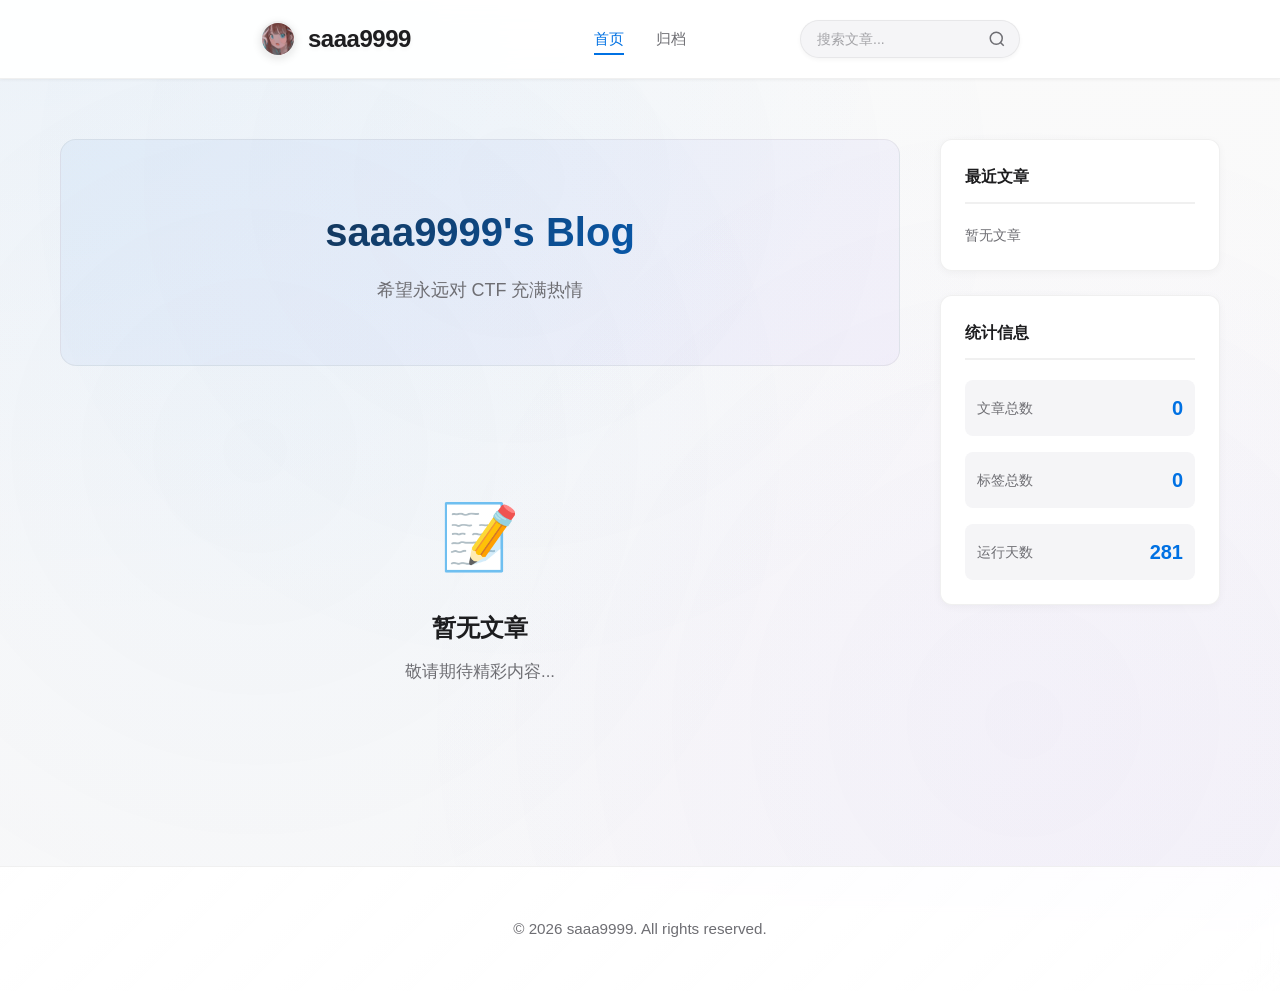
==== index.html @ d478a3e2 "优化布局：logo左边、导航居中、搜索右边，移除热门标签，缩小侧边栏" ====
<!DOCTYPE html>
<html lang="zh-CN">
<head>
    <meta charset="UTF-8">
    <meta name="viewport" content="width=device-width, initial-scale=1.0">
    <title>saaa9999's Blog</title>
    <link rel="stylesheet" href="style.css">
</head>
<body>
    <header>
        <div class="container">
            <div class="header-content">
                <div class="site-logo">
                    <img src="avatar.jpg" alt="saaa9999">
                    <span>saaa9999</span>
                </div>
                <nav class="main-nav">
                    <a href="index.html" class="nav-link active">首页</a>
                    <a href="archive.html" class="nav-link">归档</a>
                </nav>
                <div class="search-box">
                    <input type="text" id="search-input" placeholder="搜索文章...">
                    <svg class="search-icon" width="18" height="18" viewBox="0 0 24 24" fill="none" stroke="currentColor" stroke-width="2">
                        <circle cx="11" cy="11" r="8"></circle>
                        <path d="m21 21-4.35-4.35"></path>
                    </svg>
                </div>
            </div>
        </div>
    </header>

    <main class="container main-container">
        <div class="content-wrapper">
            <div class="main-content">
                <div class="hero-section">
                    <h1 class="hero-title">saaa9999's Blog</h1>
                    <p class="hero-subtitle">希望永远对 CTF 充满热情</p>
                </div>
                <div id="posts-container">
                    <!-- 文章列表将通过 JavaScript 动态加载 -->
                </div>
                <div id="pagination"></div>
            </div>
            <aside class="sidebar">
                <div class="widget recent-widget">
                    <h3 class="widget-title">最近文章</h3>
                    <div class="recent-posts" id="recent-posts">
                        <!-- 最近文章将通过 JavaScript 动态加载 -->
                    </div>
                </div>
                
                <div class="widget stats-widget">
                    <h3 class="widget-title">统计信息</h3>
                    <div class="stats-content">
                        <div class="stat-item">
                            <span class="stat-label">文章总数</span>
                            <span class="stat-value" id="total-posts">0</span>
                        </div>
                        <div class="stat-item">
                            <span class="stat-label">标签总数</span>
                            <span class="stat-value" id="total-tags">0</span>
                        </div>
                        <div class="stat-item">
                            <span class="stat-label">运行天数</span>
                            <span class="stat-value" id="running-days">0</span>
                        </div>
                    </div>
                </div>
            </aside>
        </div>
    </main>

    <footer>
        <div class="container">
            <p>&copy; 2026 saaa9999. All rights reserved.</p>
        </div>
    </footer>

    <script src="script.js"></script>
</body>
</html>
---- style.css ----
* {
    margin: 0;
    padding: 0;
    box-sizing: border-box;
}

:root {
    --bg-primary: #fafafa;
    --bg-secondary: #f5f5f7;
    --text-primary: #1d1d1f;
    --text-secondary: #6e6e73;
    --accent: #0071e3;
    --accent-hover: #0077ed;
    --card-bg: #ffffff;
    --border: rgba(0, 0, 0, 0.06);
    --shadow-sm: 0 2px 8px rgba(0, 0, 0, 0.04);
    --shadow-md: 0 4px 16px rgba(0, 0, 0, 0.08);
    --shadow-lg: 0 8px 32px rgba(0, 0, 0, 0.12);
}

body {
    font-family: -apple-system, BlinkMacSystemFont, 'Segoe UI', 'SF Pro Display', Roboto, Oxygen, Ubuntu, Cantarell, sans-serif;
    line-height: 1.6;
    color: var(--text-primary);
    background: var(--bg-primary);
    background-image: 
        linear-gradient(180deg, rgba(255, 255, 255, 0) 0%, rgba(245, 245, 247, 0.4) 100%),
        radial-gradient(ellipse at top left, rgba(0, 113, 227, 0.05) 0%, transparent 50%),
        radial-gradient(ellipse at bottom right, rgba(139, 92, 246, 0.05) 0%, transparent 50%);
    background-attachment: fixed;
    min-height: 100vh;
}

.container {
    max-width: 800px;
    margin: 0 auto;
    padding: 0 20px;
}

header {
    background: rgba(255, 255, 255, 0.95);
    backdrop-filter: blur(20px) saturate(180%);
    -webkit-backdrop-filter: blur(20px) saturate(180%);
    border-bottom: 1px solid var(--border);
    padding: 20px 0;
    margin-bottom: 60px;
    position: sticky;
    top: 0;
    z-index: 50;
    box-shadow: 0 1px 3px rgba(0, 0, 0, 0.05);
    transition: all 0.3s;
}

header::before {
    content: '';
    position: absolute;
    bottom: 0;
    left: 0;
    right: 0;
    height: 1px;
    background: linear-gradient(90deg, transparent, var(--accent), transparent);
    opacity: 0;
    transition: opacity 0.3s;
}

header:hover::before {
    opacity: 0.3;
}

.header-content {
    display: flex;
    align-items: center;
    justify-content: space-between;
}

.site-logo {
    display: flex;
    align-items: center;
    gap: 12px;
    font-size: 1.5rem;
    font-weight: 800;
    color: var(--text-primary);
    letter-spacing: -0.02em;
    transition: all 0.3s;
    cursor: pointer;
    position: relative;
    text-shadow: 0 2px 4px rgba(0, 0, 0, 0.05);
}

.site-logo img {
    width: 36px;
    height: 36px;
    border-radius: 50%;
    object-fit: cover;
    border: 2px solid var(--border);
    box-shadow: 0 2px 8px rgba(0, 0, 0, 0.1);
    transition: all 0.3s;
}

.site-logo:hover img {
    transform: scale(1.05);
    box-shadow: 0 4px 12px rgba(0, 0, 0, 0.15);
}

.site-logo:hover {
    transform: translateY(-1px);
    text-shadow: 0 4px 8px rgba(0, 0, 0, 0.1);
}

.header-main {
    text-align: right;
}

.header-main h1 {
    font-size: 1.5rem;
    margin-bottom: 4px;
    color: var(--text-primary);
    font-weight: 700;
    letter-spacing: -0.02em;
    line-height: 1.2;
}

.subtitle {
    color: var(--text-secondary);
    font-size: 0.875rem;
    font-weight: 400;
    letter-spacing: 0.01em;
    opacity: 0.8;
}

.post-card {
    background: var(--card-bg);
    border: 1px solid var(--border);
    border-radius: 16px;
    padding: 40px;
    margin-bottom: 28px;
    transition: all 0.4s cubic-bezier(0.4, 0, 0.2, 1);
    position: relative;
    overflow: hidden;
    box-shadow: var(--shadow-sm);
}

.post-card::before {
    content: '';
    position: absolute;
    top: 0;
    left: 0;
    right: 0;
    height: 3px;
    background: linear-gradient(90deg, var(--accent), #8b5cf6, var(--accent));
    opacity: 0;
    transition: opacity 0.4s;
}

.post-card::after {
    content: '';
    position: absolute;
    inset: 0;
    border-radius: 16px;
    padding: 1px;
    background: linear-gradient(135deg, rgba(0, 113, 227, 0.1), rgba(139, 92, 246, 0.1));
    -webkit-mask: linear-gradient(#fff 0 0) content-box, linear-gradient(#fff 0 0);
    -webkit-mask-composite: xor;
    mask-composite: exclude;
    opacity: 0;
    transition: opacity 0.4s;
}

.post-card:hover {
    transform: translateY(-6px);
    box-shadow: var(--shadow-lg);
}

.post-card:hover::before,
.post-card:hover::after {
    opacity: 1;
}

.post-card h2 {
    font-size: 1.875rem;
    margin-bottom: 14px;
    color: var(--text-primary);
    font-weight: 600;
    letter-spacing: -0.02em;
    line-height: 1.3;
}

.post-card h2 a {
    color: inherit;
    text-decoration: none;
    transition: color 0.2s;
}

.post-card h2 a:hover {
    color: var(--accent);
}

.post-meta {
    color: var(--text-secondary);
    font-size: 0.9rem;
    margin-bottom: 18px;
    display: flex;
    align-items: center;
    gap: 8px;
    font-weight: 500;
}

.post-meta::before {
    content: '';
    display: inline-block;
    width: 4px;
    height: 4px;
    background: var(--accent);
    border-radius: 50%;
}

.post-excerpt {
    color: var(--text-secondary);
    line-height: 1.75;
    margin-bottom: 24px;
    font-size: 1.05rem;
}

.post-tags {
    display: flex;
    gap: 10px;
    flex-wrap: wrap;
    margin-bottom: 20px;
}

.tag {
    background: linear-gradient(135deg, rgba(0, 113, 227, 0.08), rgba(139, 92, 246, 0.08));
    color: var(--accent);
    padding: 6px 14px;
    border-radius: 20px;
    font-size: 0.85rem;
    font-weight: 500;
    border: 1px solid rgba(0, 113, 227, 0.15);
    transition: all 0.3s;
}

.tag:hover {
    background: linear-gradient(135deg, rgba(0, 113, 227, 0.12), rgba(139, 92, 246, 0.12));
    border-color: rgba(0, 113, 227, 0.25);
    transform: translateY(-1px);
}

.read-more {
    display: inline-flex;
    align-items: center;
    gap: 8px;
    margin-top: 4px;
    color: var(--accent);
    text-decoration: none;
    font-weight: 600;
    font-size: 0.95rem;
    transition: all 0.3s;
    position: relative;
}

.read-more::after {
    content: '→';
    font-size: 1.1rem;
    transition: transform 0.3s;
}

.read-more:hover::after {
    transform: translateX(4px);
}

footer {
    margin-top: 100px;
    padding: 50px 0;
    background: linear-gradient(135deg, rgba(255, 255, 255, 0.95) 0%, rgba(255, 255, 255, 0.85) 100%);
    backdrop-filter: blur(20px) saturate(180%);
    -webkit-backdrop-filter: blur(20px) saturate(180%);
    border-top: 1px solid var(--border);
    text-align: center;
    color: var(--text-secondary);
    font-size: 0.95rem;
}

@media (max-width: 768px) {
    .header-content {
        flex-direction: row;
        align-items: center;
        justify-content: space-between;
    }
    
    .header-main {
        text-align: right;
    }
    
    .header-main h1 {
        font-size: 1.25rem;
    }
    
    .subtitle {
        font-size: 0.8rem;
    }
    
    .site-logo {
        font-size: 1.5rem;
    }
    
    header {
        padding: 16px 0;
        margin-bottom: 40px;
    }
    
    .post-card {
        padding: 28px;
    }
    
    .post-card h2 {
        font-size: 1.5rem;
    }
    
    .empty-state {
        padding: 60px 20px;
    }
    
    .empty-icon {
        font-size: 3rem;
    }
}


/* 滚动条样式 */
::-webkit-scrollbar {
    width: 8px;
    height: 8px;
}

::-webkit-scrollbar-track {
    background: transparent;
}

::-webkit-scrollbar-thumb {
    background: rgba(0, 0, 0, 0.1);
    border-radius: 4px;
    transition: background 0.3s;
}

::-webkit-scrollbar-thumb:hover {
    background: rgba(0, 0, 0, 0.2);
}

/* Firefox 滚动条 */
* {
    scrollbar-width: thin;
    scrollbar-color: rgba(0, 0, 0, 0.1) transparent;
}


/* 空状态样式 */
.empty-state {
    text-align: center;
    padding: 80px 20px;
    animation: fadeInUp 0.6s ease-out;
}

.empty-icon {
    font-size: 4rem;
    margin-bottom: 20px;
    animation: float 3s ease-in-out infinite;
}

.empty-state h3 {
    font-size: 1.5rem;
    color: var(--text-primary);
    margin-bottom: 12px;
    font-weight: 600;
}

.empty-state p {
    color: var(--text-secondary);
    font-size: 1.05rem;
}

/* 卡片入场动画 */
@keyframes fadeInUp {
    from {
        opacity: 0;
        transform: translateY(30px);
    }
    to {
        opacity: 1;
        transform: translateY(0);
    }
}

.post-card {
    animation: fadeInUp 0.6s ease-out backwards;
}

/* 浮动动画 */
@keyframes float {
    0%, 100% {
        transform: translateY(0px);
    }
    50% {
        transform: translateY(-10px);
    }
}

/* 渐变动画 */
@keyframes gradientShift {
    0%, 100% {
        background-position: 0% 50%;
    }
    50% {
        background-position: 100% 50%;
    }
}

/* 脉冲动画 */
@keyframes pulse {
    0%, 100% {
        opacity: 1;
    }
    50% {
        opacity: 0.5;
    }
}

/* 光泽效果 */
.post-card::after {
    content: '';
    position: absolute;
    top: -50%;
    left: -50%;
    width: 200%;
    height: 200%;
    background: linear-gradient(
        45deg,
        transparent 30%,
        rgba(255, 255, 255, 0.3) 50%,
        transparent 70%
    );
    transform: rotate(45deg);
    transition: all 0.6s;
    opacity: 0;
}

.post-card:hover::after {
    opacity: 1;
    animation: shine 1.5s ease-in-out;
}

@keyframes shine {
    0% {
        left: -50%;
        top: -50%;
    }
    100% {
        left: 150%;
        top: 150%;
    }
}

/* 标题动画 */
.header-main h1 {
    animation: slideInLeft 0.8s ease-out;
}

.subtitle {
    animation: slideInLeft 0.8s ease-out 0.2s backwards;
}

.site-logo {
    animation: scaleIn 0.6s ease-out;
}

@keyframes slideInLeft {
    from {
        opacity: 0;
        transform: translateX(-30px);
    }
    to {
        opacity: 1;
        transform: translateX(0);
    }
}

@keyframes scaleIn {
    from {
        opacity: 0;
        transform: scale(0.8);
    }
    to {
        opacity: 1;
        transform: scale(1);
    }
}

/* 主题切换按钮动画 */
.theme-toggle {
    animation: fadeIn 1s ease-out 0.5s backwards;
}

@keyframes fadeIn {
    from {
        opacity: 0;
    }
    to {
        opacity: 1;
    }
}

/* 鼠标悬停时的微妙倾斜效果 */
.post-card {
    transform-style: preserve-3d;
    perspective: 1000px;
}

.post-card:hover {
    transform: translateY(-6px) rotateX(2deg);
}

/* 标签悬停效果增强 */
.tag {
    position: relative;
    overflow: hidden;
}

.tag::before {
    content: '';
    position: absolute;
    inset: 0;
    background: linear-gradient(135deg, rgba(0, 113, 227, 0.2), rgba(139, 92, 246, 0.2));
    opacity: 0;
    transition: opacity 0.3s;
}

.tag:hover::before {
    opacity: 1;
}

/* 页面加载动画 */
body {
    animation: pageLoad 0.5s ease-out;
}

@keyframes pageLoad {
    from {
        opacity: 0;
    }
    to {
        opacity: 1;
    }
}

/* 背景粒子效果 */
body::before {
    content: '';
    position: fixed;
    top: 0;
    left: 0;
    width: 100%;
    height: 100%;
    background-image: 
        radial-gradient(circle at 20% 50%, rgba(0, 113, 227, 0.03) 0%, transparent 50%),
        radial-gradient(circle at 80% 80%, rgba(139, 92, 246, 0.03) 0%, transparent 50%),
        radial-gradient(circle at 40% 20%, rgba(0, 113, 227, 0.02) 0%, transparent 50%);
    pointer-events: none;
    z-index: -1;
    animation: backgroundMove 20s ease-in-out infinite;
}

@keyframes backgroundMove {
    0%, 100% {
        transform: translate(0, 0);
    }
    50% {
        transform: translate(20px, 20px);
    }
}


/* 分页样式 */
.pagination {
    display: flex;
    justify-content: center;
    align-items: center;
    gap: 8px;
    margin: 60px 0 40px;
    flex-wrap: wrap;
}

.page-btn {
    min-width: 40px;
    height: 40px;
    padding: 0 12px;
    border: 1px solid var(--border);
    background: var(--card-bg);
    color: var(--text-primary);
    border-radius: 8px;
    cursor: pointer;
    font-size: 0.95rem;
    font-weight: 500;
    transition: all 0.3s;
    box-shadow: var(--shadow-sm);
}

.page-btn:hover {
    border-color: var(--accent);
    color: var(--accent);
    transform: translateY(-2px);
    box-shadow: var(--shadow-md);
}

.page-btn.active {
    background: var(--accent);
    color: white;
    border-color: var(--accent);
}

.page-dots {
    color: var(--text-secondary);
    padding: 0 8px;
}

/* 文章元信息样式优化 */
.post-meta {
    display: flex;
    align-items: center;
    gap: 16px;
    color: var(--text-secondary);
    font-size: 0.9rem;
    margin-bottom: 18px;
    font-weight: 500;
}

.meta-item {
    display: flex;
    align-items: center;
    gap: 6px;
}

.meta-item svg {
    opacity: 0.7;
}

/* 微妙的悬停效果 */
.post-card h2 a {
    background-image: linear-gradient(to right, var(--accent) 0%, var(--accent) 100%);
    background-size: 0 2px;
    background-position: 0 100%;
    background-repeat: no-repeat;
    transition: background-size 0.3s;
}

.post-card h2 a:hover {
    background-size: 100% 2px;
}

/* 细节装饰 */
.post-card::before {
    content: '';
    position: absolute;
    top: 0;
    left: 0;
    width: 4px;
    height: 0;
    background: linear-gradient(180deg, var(--accent), #8b5cf6);
    border-radius: 0 4px 4px 0;
    transition: height 0.4s;
}

.post-card:hover::before {
    height: 100%;
}


/* 导航栏样式 */
.main-nav {
    position: absolute;
    left: 50%;
    transform: translateX(-50%);
    display: flex;
    gap: 32px;
    align-items: center;
}

.nav-link {
    color: var(--text-secondary);
    text-decoration: none;
    font-size: 0.95rem;
    font-weight: 500;
    transition: all 0.3s;
    position: relative;
}

.nav-link::after {
    content: '';
    position: absolute;
    bottom: -4px;
    left: 0;
    width: 0;
    height: 2px;
    background: var(--accent);
    transition: width 0.3s;
}

.nav-link:hover,
.nav-link.active {
    color: var(--accent);
}

.nav-link:hover::after,
.nav-link.active::after {
    width: 100%;
}

/* 搜索框 */
.search-box {
    position: relative;
    display: flex;
    align-items: center;
}

#search-input {
    width: 220px;
    padding: 10px 40px 10px 16px;
    border: 1px solid var(--border);
    border-radius: 24px;
    background: var(--bg-secondary);
    color: var(--text-primary);
    font-size: 0.875rem;
    transition: all 0.3s;
    box-shadow: 0 2px 4px rgba(0, 0, 0, 0.04);
}

#search-input:focus {
    outline: none;
    border-color: var(--accent);
    background: white;
    box-shadow: 0 4px 12px rgba(0, 113, 227, 0.15);
}

#search-input::placeholder {
    color: var(--text-secondary);
    opacity: 0.6;
}

.search-icon {
    position: absolute;
    right: 14px;
    color: var(--text-secondary);
    pointer-events: none;
    transition: color 0.3s;
}

#search-input:focus + .search-icon {
    color: var(--accent);
}

/* 主容器布局 */
.main-container {
    max-width: 1200px;
}

.content-wrapper {
    display: grid;
    grid-template-columns: 1fr 280px;
    gap: 40px;
    align-items: start;
}

.main-content {
    min-width: 0;
}

/* Hero 区域 */
.hero-section {
    text-align: center;
    padding: 60px 0;
    margin-bottom: 40px;
    background: linear-gradient(135deg, rgba(0, 113, 227, 0.05), rgba(139, 92, 246, 0.05));
    border-radius: 16px;
    border: 1px solid var(--border);
}

.hero-title {
    font-size: 2.5rem;
    font-weight: 700;
    margin-bottom: 12px;
    background: linear-gradient(135deg, var(--text-primary), var(--accent));
    -webkit-background-clip: text;
    -webkit-text-fill-color: transparent;
    background-clip: text;
}

.hero-subtitle {
    font-size: 1.125rem;
    color: var(--text-secondary);
}

/* 侧边栏 */
.sidebar {
    position: sticky;
    top: 100px;
}

.widget {
    background: var(--card-bg);
    border: 1px solid var(--border);
    border-radius: 12px;
    padding: 24px;
    margin-bottom: 24px;
    box-shadow: var(--shadow-sm);
}

.widget-title {
    font-size: 1rem;
    font-weight: 700;
    margin-bottom: 20px;
    color: var(--text-primary);
    padding-bottom: 12px;
    border-bottom: 2px solid var(--border);
}

/* 关于我 Widget */
.about-content {
    text-align: center;
}

.about-avatar {
    width: 80px;
    height: 80px;
    border-radius: 50%;
    margin-bottom: 16px;
    border: 3px solid var(--border);
    box-shadow: var(--shadow-md);
}

.about-content p {
    color: var(--text-secondary);
    font-size: 0.9rem;
    line-height: 1.6;
    margin-bottom: 16px;
}

.social-links {
    display: flex;
    justify-content: center;
    gap: 12px;
}

.social-links a {
    width: 36px;
    height: 36px;
    display: flex;
    align-items: center;
    justify-content: center;
    border-radius: 50%;
    background: var(--bg-secondary);
    color: var(--text-secondary);
    transition: all 0.3s;
}

.social-links a:hover {
    background: var(--accent);
    color: white;
    transform: translateY(-2px);
}

/* 标签云 */
.tag-cloud {
    display: flex;
    flex-wrap: wrap;
    gap: 8px;
}

.tag-cloud .tag {
    font-size: 0.875rem;
    padding: 6px 12px;
    cursor: pointer;
}

/* 最近文章 */
.recent-posts {
    display: flex;
    flex-direction: column;
    gap: 16px;
}

.recent-post-item {
    display: flex;
    gap: 12px;
    padding-bottom: 16px;
    border-bottom: 1px solid var(--border);
}

.recent-post-item:last-child {
    border-bottom: none;
    padding-bottom: 0;
}

.recent-post-date {
    font-size: 0.75rem;
    color: var(--text-secondary);
    white-space: nowrap;
    font-weight: 600;
}

.recent-post-title {
    flex: 1;
    font-size: 0.875rem;
    color: var(--text-primary);
    text-decoration: none;
    line-height: 1.5;
    display: -webkit-box;
    -webkit-line-clamp: 2;
    -webkit-box-orient: vertical;
    overflow: hidden;
    transition: color 0.3s;
}

.recent-post-title:hover {
    color: var(--accent);
}

/* 统计信息 */
.stats-content {
    display: flex;
    flex-direction: column;
    gap: 16px;
}

.stat-item {
    display: flex;
    justify-content: space-between;
    align-items: center;
    padding: 12px;
    background: var(--bg-secondary);
    border-radius: 8px;
}

.stat-label {
    font-size: 0.875rem;
    color: var(--text-secondary);
}

.stat-value {
    font-size: 1.25rem;
    font-weight: 700;
    color: var(--accent);
}

/* 响应式 */
@media (max-width: 1024px) {
    .content-wrapper {
        grid-template-columns: 1fr;
    }
    
    .sidebar {
        position: relative;
        top: 0;
    }
    
    .main-nav {
        position: static;
        transform: none;
    }
    
    .header-content {
        flex-wrap: wrap;
        gap: 16px;
    }
    
    #search-input {
        width: 180px;
    }
}

@media (max-width: 768px) {
    .header-content {
        flex-wrap: wrap;
        gap: 16px;
    }
    
    .main-nav {
        order: 3;
        width: 100%;
        justify-content: center;
    }
    
    .search-box {
        order: 2;
    }
    
    .hero-section {
        padding: 40px 20px;
    }
    
    .hero-title {
        font-size: 2rem;
    }
}


/* 归档页面样式 */
.archive-list {
    max-width: 800px;
    margin: 0 auto;
}

.archive-year {
    margin-bottom: 48px;
}

.year-title {
    font-size: 1.75rem;
    font-weight: 700;
    color: var(--text-primary);
    margin-bottom: 24px;
    padding-bottom: 12px;
    border-bottom: 2px solid var(--border);
}

.year-count {
    font-size: 1rem;
    color: var(--text-secondary);
    font-weight: 400;
}

.archive-posts {
    display: flex;
    flex-direction: column;
    gap: 16px;
}

.archive-item {
    display: flex;
    gap: 24px;
    padding: 16px;
    background: var(--card-bg);
    border: 1px solid var(--border);
    border-radius: 8px;
    transition: all 0.3s;
}

.archive-item:hover {
    transform: translateX(8px);
    box-shadow: var(--shadow-md);
    border-color: var(--accent);
}

.archive-date {
    font-size: 0.875rem;
    color: var(--text-secondary);
    font-weight: 600;
    white-space: nowrap;
    min-width: 100px;
}

.archive-title {
    flex: 1;
    color: var(--text-primary);
    text-decoration: none;
    font-weight: 500;
    transition: color 0.3s;
}

.archive-title:hover {
    color: var(--accent);
}
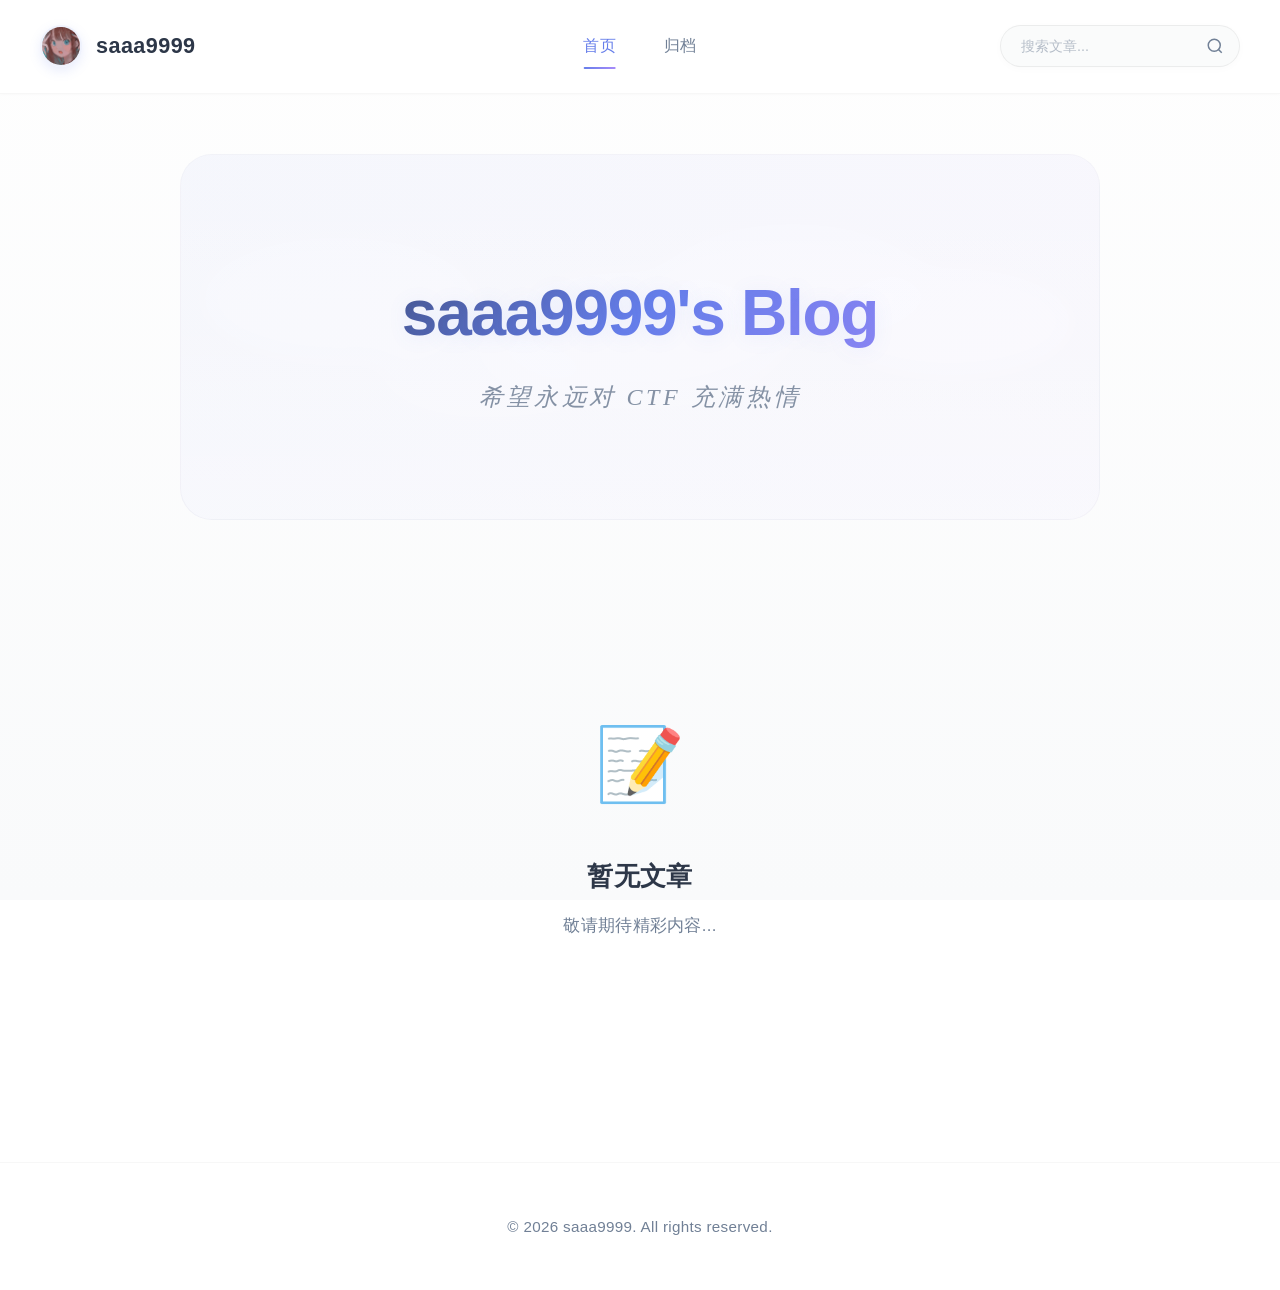
==== commit 5458dfa5: "添加流动白云背景，优化标题样式，移除侧边栏" ====
--- a/index.html
+++ b/index.html
@@ -41,32 +41,6 @@
                 </div>
                 <div id="pagination"></div>
             </div>
-            <aside class="sidebar">
-                <div class="widget recent-widget">
-                    <h3 class="widget-title">最近文章</h3>
-                    <div class="recent-posts" id="recent-posts">
-                        <!-- 最近文章将通过 JavaScript 动态加载 -->
-                    </div>
-                </div>
-                
-                <div class="widget stats-widget">
-                    <h3 class="widget-title">统计信息</h3>
-                    <div class="stats-content">
-                        <div class="stat-item">
-                            <span class="stat-label">文章总数</span>
-                            <span class="stat-value" id="total-posts">0</span>
-                        </div>
-                        <div class="stat-item">
-                            <span class="stat-label">标签总数</span>
-                            <span class="stat-value" id="total-tags">0</span>
-                        </div>
-                        <div class="stat-item">
-                            <span class="stat-label">运行天数</span>
-                            <span class="stat-value" id="running-days">0</span>
-                        </div>
-                    </div>
-                </div>
-            </aside>
         </div>
     </main>
 
--- a/style.css
+++ b/style.css
@@ -5,657 +5,254 @@
 }
 
 :root {
-    --bg-primary: #fafafa;
-    --bg-secondary: #f5f5f7;
-    --text-primary: #1d1d1f;
-    --text-secondary: #6e6e73;
-    --accent: #0071e3;
-    --accent-hover: #0077ed;
+    --bg-primary: #fefefe;
+    --bg-secondary: #f9fafb;
+    --text-primary: #2d3748;
+    --text-secondary: #718096;
+    --accent: #667eea;
+    --accent-hover: #5a67d8;
     --card-bg: #ffffff;
-    --border: rgba(0, 0, 0, 0.06);
-    --shadow-sm: 0 2px 8px rgba(0, 0, 0, 0.04);
-    --shadow-md: 0 4px 16px rgba(0, 0, 0, 0.08);
-    --shadow-lg: 0 8px 32px rgba(0, 0, 0, 0.12);
+    --border: rgba(0, 0, 0, 0.04);
+    --shadow-sm: 0 1px 3px rgba(0, 0, 0, 0.02), 0 1px 2px rgba(0, 0, 0, 0.03);
+    --shadow-md: 0 4px 6px rgba(0, 0, 0, 0.03), 0 2px 4px rgba(0, 0, 0, 0.02);
+    --shadow-lg: 0 10px 15px rgba(0, 0, 0, 0.04), 0 4px 6px rgba(0, 0, 0, 0.02);
 }
 
 body {
-    font-family: -apple-system, BlinkMacSystemFont, 'Segoe UI', 'SF Pro Display', Roboto, Oxygen, Ubuntu, Cantarell, sans-serif;
-    line-height: 1.6;
-    color: var(--text-primary);
-    background: var(--bg-primary);
-    background-image: 
-        linear-gradient(180deg, rgba(255, 255, 255, 0) 0%, rgba(245, 245, 247, 0.4) 100%),
-        radial-gradient(ellipse at top left, rgba(0, 113, 227, 0.05) 0%, transparent 50%),
-        radial-gradient(ellipse at bottom right, rgba(139, 92, 246, 0.05) 0%, transparent 50%);
+    font-family: 'PingFang SC', 'Hiragino Sans GB', 'Microsoft YaHei', -apple-system, BlinkMacSystemFont, 'Segoe UI', sans-serif;
+    line-height: 1.8;
+    color: var(--text-primary);
+    background: linear-gradient(180deg, #fefefe 0%, #f9fafb 100%);
     background-attachment: fixed;
     min-height: 100vh;
+    letter-spacing: 0.02em;
 }
 
 .container {
-    max-width: 800px;
+    max-width: 1400px;
     margin: 0 auto;
-    padding: 0 20px;
-}
-
+    padding: 0 40px;
+}
+
+/* 头部样式 - 三栏布局 */
 header {
-    background: rgba(255, 255, 255, 0.95);
-    backdrop-filter: blur(20px) saturate(180%);
-    -webkit-backdrop-filter: blur(20px) saturate(180%);
-    border-bottom: 1px solid var(--border);
-    padding: 20px 0;
+    background: rgba(255, 255, 255, 0.85);
+    backdrop-filter: blur(30px) saturate(150%);
+    -webkit-backdrop-filter: blur(30px) saturate(150%);
+    border-bottom: 1px solid rgba(0, 0, 0, 0.03);
+    padding: 24px 0;
     margin-bottom: 60px;
     position: sticky;
     top: 0;
     z-index: 50;
-    box-shadow: 0 1px 3px rgba(0, 0, 0, 0.05);
+    box-shadow: 0 1px 3px rgba(0, 0, 0, 0.02);
+    transition: all 0.4s cubic-bezier(0.4, 0, 0.2, 1);
+}
+
+.header-content {
+    display: grid;
+    grid-template-columns: 1fr auto 1fr;
+    align-items: center;
+    gap: 40px;
+}
+
+/* Logo 在最左边 */
+.site-logo {
+    display: flex;
+    align-items: center;
+    gap: 14px;
+    font-size: 1.35rem;
+    font-weight: 600;
+    color: var(--text-primary);
+    letter-spacing: 0.02em;
+    transition: all 0.4s;
+    cursor: pointer;
+    justify-self: start;
+}
+
+.site-logo img {
+    width: 42px;
+    height: 42px;
+    border-radius: 50%;
+    object-fit: cover;
+    border: 2px solid rgba(102, 126, 234, 0.1);
+    box-shadow: 0 4px 12px rgba(102, 126, 234, 0.15);
+    transition: all 0.4s;
+}
+
+.site-logo:hover img {
+    transform: scale(1.08) rotate(5deg);
+    box-shadow: 0 6px 20px rgba(102, 126, 234, 0.25);
+}
+
+.site-logo:hover {
+    color: var(--accent);
+}
+
+/* 导航栏居中 */
+.main-nav {
+    display: flex;
+    gap: 48px;
+    align-items: center;
+    justify-self: center;
+}
+
+.nav-link {
+    color: var(--text-secondary);
+    text-decoration: none;
+    font-size: 1rem;
+    font-weight: 500;
     transition: all 0.3s;
-}
-
-header::before {
+    position: relative;
+    padding: 8px 0;
+}
+
+.nav-link::after {
     content: '';
     position: absolute;
     bottom: 0;
-    left: 0;
-    right: 0;
-    height: 1px;
-    background: linear-gradient(90deg, transparent, var(--accent), transparent);
-    opacity: 0;
-    transition: opacity 0.3s;
-}
-
-header:hover::before {
-    opacity: 0.3;
-}
-
-.header-content {
-    display: flex;
-    align-items: center;
-    justify-content: space-between;
-}
-
-.site-logo {
-    display: flex;
-    align-items: center;
-    gap: 12px;
-    font-size: 1.5rem;
-    font-weight: 800;
-    color: var(--text-primary);
-    letter-spacing: -0.02em;
+    left: 50%;
+    transform: translateX(-50%);
+    width: 0;
+    height: 2px;
+    background: linear-gradient(90deg, var(--accent), #a78bfa);
+    border-radius: 2px;
+    transition: width 0.3s;
+}
+
+.nav-link:hover,
+.nav-link.active {
+    color: var(--accent);
+}
+
+.nav-link:hover::after,
+.nav-link.active::after {
+    width: 100%;
+}
+
+/* 搜索框在最右边 */
+.search-box {
+    position: relative;
+    display: flex;
+    align-items: center;
+    justify-self: end;
+}
+
+#search-input {
+    width: 240px;
+    padding: 12px 44px 12px 20px;
+    border: 1px solid rgba(0, 0, 0, 0.06);
+    border-radius: 30px;
+    background: rgba(249, 250, 251, 0.8);
+    color: var(--text-primary);
+    font-size: 0.9rem;
+    transition: all 0.4s cubic-bezier(0.4, 0, 0.2, 1);
+    box-shadow: 0 2px 8px rgba(0, 0, 0, 0.02);
+}
+
+#search-input:focus {
+    outline: none;
+    border-color: var(--accent);
+    background: white;
+    box-shadow: 0 4px 20px rgba(102, 126, 234, 0.12);
+    transform: translateY(-1px);
+}
+
+#search-input::placeholder {
+    color: var(--text-secondary);
+    opacity: 0.5;
+}
+
+.search-icon {
+    position: absolute;
+    right: 16px;
+    color: var(--text-secondary);
+    pointer-events: none;
     transition: all 0.3s;
-    cursor: pointer;
+}
+
+#search-input:focus + .search-icon {
+    color: var(--accent);
+    transform: scale(1.1);
+}
+
+/* Hero 区域 - 流动白云背景 */
+.hero-section {
+    text-align: center;
+    padding: 120px 0 100px;
+    margin-bottom: 80px;
+    background: 
+        linear-gradient(135deg, rgba(102, 126, 234, 0.05), rgba(167, 139, 250, 0.05)),
+        url('data:image/svg+xml,<svg xmlns="http://www.w3.org/2000/svg" viewBox="0 0 1200 400"><defs><filter id="blur"><feGaussianBlur stdDeviation="20"/></filter></defs><g filter="url(%23blur)"><ellipse cx="200" cy="150" rx="180" ry="80" fill="%23ffffff" opacity="0.6"><animate attributeName="cx" values="200;250;200" dur="20s" repeatCount="indefinite"/></ellipse><ellipse cx="600" cy="200" rx="200" ry="90" fill="%23ffffff" opacity="0.5"><animate attributeName="cx" values="600;550;600" dur="25s" repeatCount="indefinite"/></ellipse><ellipse cx="1000" cy="180" rx="160" ry="70" fill="%23ffffff" opacity="0.6"><animate attributeName="cx" values="1000;1050;1000" dur="22s" repeatCount="indefinite"/></ellipse><ellipse cx="400" cy="250" rx="140" ry="60" fill="%23ffffff" opacity="0.4"><animate attributeName="cy" values="250;230;250" dur="18s" repeatCount="indefinite"/></ellipse><ellipse cx="800" cy="120" rx="170" ry="75" fill="%23ffffff" opacity="0.5"><animate attributeName="cy" values="120;140;120" dur="23s" repeatCount="indefinite"/></ellipse></g></svg>');
+    background-size: cover, 100% 100%;
+    background-position: center;
+    border-radius: 32px;
+    border: 1px solid rgba(0, 0, 0, 0.02);
     position: relative;
-    text-shadow: 0 2px 4px rgba(0, 0, 0, 0.05);
-}
-
-.site-logo img {
-    width: 36px;
-    height: 36px;
-    border-radius: 50%;
-    object-fit: cover;
-    border: 2px solid var(--border);
-    box-shadow: 0 2px 8px rgba(0, 0, 0, 0.1);
-    transition: all 0.3s;
-}
-
-.site-logo:hover img {
-    transform: scale(1.05);
-    box-shadow: 0 4px 12px rgba(0, 0, 0, 0.15);
-}
-
-.site-logo:hover {
-    transform: translateY(-1px);
-    text-shadow: 0 4px 8px rgba(0, 0, 0, 0.1);
-}
-
-.header-main {
-    text-align: right;
-}
-
-.header-main h1 {
-    font-size: 1.5rem;
-    margin-bottom: 4px;
-    color: var(--text-primary);
+    overflow: hidden;
+}
+
+.hero-section::before {
+    content: '';
+    position: absolute;
+    inset: 0;
+    background: linear-gradient(180deg, transparent 0%, rgba(255, 255, 255, 0.3) 100%);
+    pointer-events: none;
+}
+
+.hero-title {
+    font-size: 4rem;
     font-weight: 700;
+    margin-bottom: 24px;
+    background: linear-gradient(135deg, #2d3748 0%, #667eea 50%, #a78bfa 100%);
+    -webkit-background-clip: text;
+    -webkit-text-fill-color: transparent;
+    background-clip: text;
     letter-spacing: -0.02em;
     line-height: 1.2;
-}
-
-.subtitle {
-    color: var(--text-secondary);
-    font-size: 0.875rem;
-    font-weight: 400;
-    letter-spacing: 0.01em;
-    opacity: 0.8;
-}
-
+    position: relative;
+    z-index: 1;
+    text-shadow: 0 2px 20px rgba(102, 126, 234, 0.1);
+}
+
+.hero-subtitle {
+    font-size: 1.5rem;
+    color: var(--text-secondary);
+    font-weight: 300;
+    letter-spacing: 0.15em;
+    font-style: italic;
+    position: relative;
+    z-index: 1;
+    opacity: 0.85;
+    font-family: 'KaiTi', 'STKaiti', 'SimSun', serif;
+}
+
+/* 主容器布局 - 移除侧边栏 */
+.main-container {
+    max-width: 1000px;
+}
+
+.content-wrapper {
+    display: block;
+}
+
+.main-content {
+    width: 100%;
+}
+
+/* 文章卡片 */
 .post-card {
     background: var(--card-bg);
-    border: 1px solid var(--border);
-    border-radius: 16px;
+    border: 1px solid rgba(0, 0, 0, 0.03);
+    border-radius: 20px;
     padding: 40px;
-    margin-bottom: 28px;
+    margin-bottom: 32px;
     transition: all 0.4s cubic-bezier(0.4, 0, 0.2, 1);
     position: relative;
     overflow: hidden;
-    box-shadow: var(--shadow-sm);
-}
-
-.post-card::before {
-    content: '';
-    position: absolute;
-    top: 0;
-    left: 0;
-    right: 0;
-    height: 3px;
-    background: linear-gradient(90deg, var(--accent), #8b5cf6, var(--accent));
-    opacity: 0;
-    transition: opacity 0.4s;
-}
-
-.post-card::after {
-    content: '';
-    position: absolute;
-    inset: 0;
-    border-radius: 16px;
-    padding: 1px;
-    background: linear-gradient(135deg, rgba(0, 113, 227, 0.1), rgba(139, 92, 246, 0.1));
-    -webkit-mask: linear-gradient(#fff 0 0) content-box, linear-gradient(#fff 0 0);
-    -webkit-mask-composite: xor;
-    mask-composite: exclude;
-    opacity: 0;
-    transition: opacity 0.4s;
-}
-
-.post-card:hover {
-    transform: translateY(-6px);
-    box-shadow: var(--shadow-lg);
-}
-
-.post-card:hover::before,
-.post-card:hover::after {
-    opacity: 1;
-}
-
-.post-card h2 {
-    font-size: 1.875rem;
-    margin-bottom: 14px;
-    color: var(--text-primary);
-    font-weight: 600;
-    letter-spacing: -0.02em;
-    line-height: 1.3;
-}
-
-.post-card h2 a {
-    color: inherit;
-    text-decoration: none;
-    transition: color 0.2s;
-}
-
-.post-card h2 a:hover {
-    color: var(--accent);
-}
-
-.post-meta {
-    color: var(--text-secondary);
-    font-size: 0.9rem;
-    margin-bottom: 18px;
-    display: flex;
-    align-items: center;
-    gap: 8px;
-    font-weight: 500;
-}
-
-.post-meta::before {
-    content: '';
-    display: inline-block;
-    width: 4px;
-    height: 4px;
-    background: var(--accent);
-    border-radius: 50%;
-}
-
-.post-excerpt {
-    color: var(--text-secondary);
-    line-height: 1.75;
-    margin-bottom: 24px;
-    font-size: 1.05rem;
-}
-
-.post-tags {
-    display: flex;
-    gap: 10px;
-    flex-wrap: wrap;
-    margin-bottom: 20px;
-}
-
-.tag {
-    background: linear-gradient(135deg, rgba(0, 113, 227, 0.08), rgba(139, 92, 246, 0.08));
-    color: var(--accent);
-    padding: 6px 14px;
-    border-radius: 20px;
-    font-size: 0.85rem;
-    font-weight: 500;
-    border: 1px solid rgba(0, 113, 227, 0.15);
-    transition: all 0.3s;
-}
-
-.tag:hover {
-    background: linear-gradient(135deg, rgba(0, 113, 227, 0.12), rgba(139, 92, 246, 0.12));
-    border-color: rgba(0, 113, 227, 0.25);
-    transform: translateY(-1px);
-}
-
-.read-more {
-    display: inline-flex;
-    align-items: center;
-    gap: 8px;
-    margin-top: 4px;
-    color: var(--accent);
-    text-decoration: none;
-    font-weight: 600;
-    font-size: 0.95rem;
-    transition: all 0.3s;
-    position: relative;
-}
-
-.read-more::after {
-    content: '→';
-    font-size: 1.1rem;
-    transition: transform 0.3s;
-}
-
-.read-more:hover::after {
-    transform: translateX(4px);
-}
-
-footer {
-    margin-top: 100px;
-    padding: 50px 0;
-    background: linear-gradient(135deg, rgba(255, 255, 255, 0.95) 0%, rgba(255, 255, 255, 0.85) 100%);
-    backdrop-filter: blur(20px) saturate(180%);
-    -webkit-backdrop-filter: blur(20px) saturate(180%);
-    border-top: 1px solid var(--border);
-    text-align: center;
-    color: var(--text-secondary);
-    font-size: 0.95rem;
-}
-
-@media (max-width: 768px) {
-    .header-content {
-        flex-direction: row;
-        align-items: center;
-        justify-content: space-between;
-    }
-    
-    .header-main {
-        text-align: right;
-    }
-    
-    .header-main h1 {
-        font-size: 1.25rem;
-    }
-    
-    .subtitle {
-        font-size: 0.8rem;
-    }
-    
-    .site-logo {
-        font-size: 1.5rem;
-    }
-    
-    header {
-        padding: 16px 0;
-        margin-bottom: 40px;
-    }
-    
-    .post-card {
-        padding: 28px;
-    }
-    
-    .post-card h2 {
-        font-size: 1.5rem;
-    }
-    
-    .empty-state {
-        padding: 60px 20px;
-    }
-    
-    .empty-icon {
-        font-size: 3rem;
-    }
-}
-
-
-/* 滚动条样式 */
-::-webkit-scrollbar {
-    width: 8px;
-    height: 8px;
-}
-
-::-webkit-scrollbar-track {
-    background: transparent;
-}
-
-::-webkit-scrollbar-thumb {
-    background: rgba(0, 0, 0, 0.1);
-    border-radius: 4px;
-    transition: background 0.3s;
-}
-
-::-webkit-scrollbar-thumb:hover {
-    background: rgba(0, 0, 0, 0.2);
-}
-
-/* Firefox 滚动条 */
-* {
-    scrollbar-width: thin;
-    scrollbar-color: rgba(0, 0, 0, 0.1) transparent;
-}
-
-
-/* 空状态样式 */
-.empty-state {
-    text-align: center;
-    padding: 80px 20px;
-    animation: fadeInUp 0.6s ease-out;
-}
-
-.empty-icon {
-    font-size: 4rem;
-    margin-bottom: 20px;
-    animation: float 3s ease-in-out infinite;
-}
-
-.empty-state h3 {
-    font-size: 1.5rem;
-    color: var(--text-primary);
-    margin-bottom: 12px;
-    font-weight: 600;
-}
-
-.empty-state p {
-    color: var(--text-secondary);
-    font-size: 1.05rem;
-}
-
-/* 卡片入场动画 */
-@keyframes fadeInUp {
-    from {
-        opacity: 0;
-        transform: translateY(30px);
-    }
-    to {
-        opacity: 1;
-        transform: translateY(0);
-    }
-}
-
-.post-card {
-    animation: fadeInUp 0.6s ease-out backwards;
-}
-
-/* 浮动动画 */
-@keyframes float {
-    0%, 100% {
-        transform: translateY(0px);
-    }
-    50% {
-        transform: translateY(-10px);
-    }
-}
-
-/* 渐变动画 */
-@keyframes gradientShift {
-    0%, 100% {
-        background-position: 0% 50%;
-    }
-    50% {
-        background-position: 100% 50%;
-    }
-}
-
-/* 脉冲动画 */
-@keyframes pulse {
-    0%, 100% {
-        opacity: 1;
-    }
-    50% {
-        opacity: 0.5;
-    }
-}
-
-/* 光泽效果 */
-.post-card::after {
-    content: '';
-    position: absolute;
-    top: -50%;
-    left: -50%;
-    width: 200%;
-    height: 200%;
-    background: linear-gradient(
-        45deg,
-        transparent 30%,
-        rgba(255, 255, 255, 0.3) 50%,
-        transparent 70%
-    );
-    transform: rotate(45deg);
-    transition: all 0.6s;
-    opacity: 0;
-}
-
-.post-card:hover::after {
-    opacity: 1;
-    animation: shine 1.5s ease-in-out;
-}
-
-@keyframes shine {
-    0% {
-        left: -50%;
-        top: -50%;
-    }
-    100% {
-        left: 150%;
-        top: 150%;
-    }
-}
-
-/* 标题动画 */
-.header-main h1 {
-    animation: slideInLeft 0.8s ease-out;
-}
-
-.subtitle {
-    animation: slideInLeft 0.8s ease-out 0.2s backwards;
-}
-
-.site-logo {
-    animation: scaleIn 0.6s ease-out;
-}
-
-@keyframes slideInLeft {
-    from {
-        opacity: 0;
-        transform: translateX(-30px);
-    }
-    to {
-        opacity: 1;
-        transform: translateX(0);
-    }
-}
-
-@keyframes scaleIn {
-    from {
-        opacity: 0;
-        transform: scale(0.8);
-    }
-    to {
-        opacity: 1;
-        transform: scale(1);
-    }
-}
-
-/* 主题切换按钮动画 */
-.theme-toggle {
-    animation: fadeIn 1s ease-out 0.5s backwards;
-}
-
-@keyframes fadeIn {
-    from {
-        opacity: 0;
-    }
-    to {
-        opacity: 1;
-    }
-}
-
-/* 鼠标悬停时的微妙倾斜效果 */
-.post-card {
-    transform-style: preserve-3d;
-    perspective: 1000px;
-}
-
-.post-card:hover {
-    transform: translateY(-6px) rotateX(2deg);
-}
-
-/* 标签悬停效果增强 */
-.tag {
-    position: relative;
-    overflow: hidden;
-}
-
-.tag::before {
-    content: '';
-    position: absolute;
-    inset: 0;
-    background: linear-gradient(135deg, rgba(0, 113, 227, 0.2), rgba(139, 92, 246, 0.2));
-    opacity: 0;
-    transition: opacity 0.3s;
-}
-
-.tag:hover::before {
-    opacity: 1;
-}
-
-/* 页面加载动画 */
-body {
-    animation: pageLoad 0.5s ease-out;
-}
-
-@keyframes pageLoad {
-    from {
-        opacity: 0;
-    }
-    to {
-        opacity: 1;
-    }
-}
-
-/* 背景粒子效果 */
-body::before {
-    content: '';
-    position: fixed;
-    top: 0;
-    left: 0;
-    width: 100%;
-    height: 100%;
-    background-image: 
-        radial-gradient(circle at 20% 50%, rgba(0, 113, 227, 0.03) 0%, transparent 50%),
-        radial-gradient(circle at 80% 80%, rgba(139, 92, 246, 0.03) 0%, transparent 50%),
-        radial-gradient(circle at 40% 20%, rgba(0, 113, 227, 0.02) 0%, transparent 50%);
-    pointer-events: none;
-    z-index: -1;
-    animation: backgroundMove 20s ease-in-out infinite;
-}
-
-@keyframes backgroundMove {
-    0%, 100% {
-        transform: translate(0, 0);
-    }
-    50% {
-        transform: translate(20px, 20px);
-    }
-}
-
-
-/* 分页样式 */
-.pagination {
-    display: flex;
-    justify-content: center;
-    align-items: center;
-    gap: 8px;
-    margin: 60px 0 40px;
-    flex-wrap: wrap;
-}
-
-.page-btn {
-    min-width: 40px;
-    height: 40px;
-    padding: 0 12px;
-    border: 1px solid var(--border);
-    background: var(--card-bg);
-    color: var(--text-primary);
-    border-radius: 8px;
-    cursor: pointer;
-    font-size: 0.95rem;
-    font-weight: 500;
-    transition: all 0.3s;
-    box-shadow: var(--shadow-sm);
-}
-
-.page-btn:hover {
-    border-color: var(--accent);
-    color: var(--accent);
-    transform: translateY(-2px);
-    box-shadow: var(--shadow-md);
-}
-
-.page-btn.active {
-    background: var(--accent);
-    color: white;
-    border-color: var(--accent);
-}
-
-.page-dots {
-    color: var(--text-secondary);
-    padding: 0 8px;
-}
-
-/* 文章元信息样式优化 */
-.post-meta {
-    display: flex;
-    align-items: center;
-    gap: 16px;
-    color: var(--text-secondary);
-    font-size: 0.9rem;
-    margin-bottom: 18px;
-    font-weight: 500;
-}
-
-.meta-item {
-    display: flex;
-    align-items: center;
-    gap: 6px;
-}
-
-.meta-item svg {
-    opacity: 0.7;
-}
-
-/* 微妙的悬停效果 */
-.post-card h2 a {
-    background-image: linear-gradient(to right, var(--accent) 0%, var(--accent) 100%);
-    background-size: 0 2px;
-    background-position: 0 100%;
-    background-repeat: no-repeat;
-    transition: background-size 0.3s;
-}
-
-.post-card h2 a:hover {
-    background-size: 100% 2px;
-}
-
-/* 细节装饰 */
+    box-shadow: 0 2px 8px rgba(0, 0, 0, 0.02);
+}
+
 .post-card::before {
     content: '';
     position: absolute;
@@ -663,220 +260,141 @@
     left: 0;
     width: 4px;
     height: 0;
-    background: linear-gradient(180deg, var(--accent), #8b5cf6);
+    background: linear-gradient(180deg, var(--accent), #a78bfa);
     border-radius: 0 4px 4px 0;
-    transition: height 0.4s;
+    transition: height 0.4s cubic-bezier(0.4, 0, 0.2, 1);
+}
+
+.post-card:hover {
+    transform: translateY(-4px);
+    box-shadow: 0 12px 32px rgba(102, 126, 234, 0.08);
+    border-color: rgba(102, 126, 234, 0.1);
 }
 
 .post-card:hover::before {
     height: 100%;
 }
 
-
-/* 导航栏样式 */
-.main-nav {
-    position: absolute;
-    left: 50%;
-    transform: translateX(-50%);
-    display: flex;
-    gap: 32px;
-    align-items: center;
-}
-
-.nav-link {
-    color: var(--text-secondary);
+.post-card h2 {
+    font-size: 1.75rem;
+    margin-bottom: 16px;
+    color: var(--text-primary);
+    font-weight: 600;
+    letter-spacing: 0.01em;
+    line-height: 1.4;
+}
+
+.post-card h2 a {
+    color: inherit;
     text-decoration: none;
+    transition: color 0.3s;
+    background-image: linear-gradient(to right, var(--accent) 0%, var(--accent) 100%);
+    background-size: 0 2px;
+    background-position: 0 100%;
+    background-repeat: no-repeat;
+    transition: background-size 0.3s, color 0.3s;
+}
+
+.post-card h2 a:hover {
+    color: var(--accent);
+    background-size: 100% 2px;
+}
+
+.post-meta {
+    display: flex;
+    align-items: center;
+    gap: 20px;
+    color: var(--text-secondary);
+    font-size: 0.9rem;
+    margin-bottom: 20px;
+    font-weight: 500;
+}
+
+.meta-item {
+    display: flex;
+    align-items: center;
+    gap: 6px;
+}
+
+.meta-item svg {
+    opacity: 0.6;
+}
+
+.post-excerpt {
+    color: var(--text-secondary);
+    line-height: 1.9;
+    margin-bottom: 24px;
+    font-size: 1.05rem;
+}
+
+.post-tags {
+    display: flex;
+    gap: 10px;
+    flex-wrap: wrap;
+    margin-bottom: 24px;
+}
+
+.tag {
+    background: linear-gradient(135deg, rgba(102, 126, 234, 0.06), rgba(167, 139, 250, 0.06));
+    color: var(--accent);
+    padding: 6px 14px;
+    border-radius: 20px;
+    font-size: 0.85rem;
+    font-weight: 500;
+    border: 1px solid rgba(102, 126, 234, 0.12);
+    transition: all 0.3s;
+}
+
+.tag:hover {
+    background: linear-gradient(135deg, rgba(102, 126, 234, 0.1), rgba(167, 139, 250, 0.1));
+    border-color: rgba(102, 126, 234, 0.2);
+    transform: translateY(-1px);
+}
+
+.read-more {
+    display: inline-flex;
+    align-items: center;
+    gap: 8px;
+    margin-top: 4px;
+    color: var(--accent);
+    text-decoration: none;
+    font-weight: 600;
     font-size: 0.95rem;
-    font-weight: 500;
     transition: all 0.3s;
-    position: relative;
-}
-
-.nav-link::after {
-    content: '';
-    position: absolute;
-    bottom: -4px;
-    left: 0;
-    width: 0;
-    height: 2px;
-    background: var(--accent);
-    transition: width 0.3s;
-}
-
-.nav-link:hover,
-.nav-link.active {
-    color: var(--accent);
-}
-
-.nav-link:hover::after,
-.nav-link.active::after {
-    width: 100%;
-}
-
-/* 搜索框 */
-.search-box {
-    position: relative;
-    display: flex;
-    align-items: center;
-}
-
-#search-input {
-    width: 220px;
-    padding: 10px 40px 10px 16px;
-    border: 1px solid var(--border);
-    border-radius: 24px;
-    background: var(--bg-secondary);
-    color: var(--text-primary);
-    font-size: 0.875rem;
-    transition: all 0.3s;
-    box-shadow: 0 2px 4px rgba(0, 0, 0, 0.04);
-}
-
-#search-input:focus {
-    outline: none;
-    border-color: var(--accent);
-    background: white;
-    box-shadow: 0 4px 12px rgba(0, 113, 227, 0.15);
-}
-
-#search-input::placeholder {
-    color: var(--text-secondary);
-    opacity: 0.6;
-}
-
-.search-icon {
-    position: absolute;
-    right: 14px;
-    color: var(--text-secondary);
-    pointer-events: none;
-    transition: color 0.3s;
-}
-
-#search-input:focus + .search-icon {
-    color: var(--accent);
-}
-
-/* 主容器布局 */
-.main-container {
-    max-width: 1200px;
-}
-
-.content-wrapper {
-    display: grid;
-    grid-template-columns: 1fr 280px;
-    gap: 40px;
-    align-items: start;
-}
-
-.main-content {
-    min-width: 0;
-}
-
-/* Hero 区域 */
-.hero-section {
-    text-align: center;
-    padding: 60px 0;
-    margin-bottom: 40px;
-    background: linear-gradient(135deg, rgba(0, 113, 227, 0.05), rgba(139, 92, 246, 0.05));
-    border-radius: 16px;
-    border: 1px solid var(--border);
-}
-
-.hero-title {
-    font-size: 2.5rem;
-    font-weight: 700;
-    margin-bottom: 12px;
-    background: linear-gradient(135deg, var(--text-primary), var(--accent));
-    -webkit-background-clip: text;
-    -webkit-text-fill-color: transparent;
-    background-clip: text;
-}
-
-.hero-subtitle {
-    font-size: 1.125rem;
-    color: var(--text-secondary);
+}
+
+.read-more::after {
+    content: '→';
+    font-size: 1.1rem;
+    transition: transform 0.3s;
+}
+
+.read-more:hover::after {
+    transform: translateX(4px);
 }
 
 /* 侧边栏 */
 .sidebar {
     position: sticky;
-    top: 100px;
+    top: 120px;
 }
 
 .widget {
     background: var(--card-bg);
-    border: 1px solid var(--border);
-    border-radius: 12px;
-    padding: 24px;
+    border: 1px solid rgba(0, 0, 0, 0.03);
+    border-radius: 16px;
+    padding: 28px;
     margin-bottom: 24px;
     box-shadow: var(--shadow-sm);
 }
 
 .widget-title {
-    font-size: 1rem;
-    font-weight: 700;
+    font-size: 1.05rem;
+    font-weight: 600;
     margin-bottom: 20px;
     color: var(--text-primary);
     padding-bottom: 12px;
-    border-bottom: 2px solid var(--border);
-}
-
-/* 关于我 Widget */
-.about-content {
-    text-align: center;
-}
-
-.about-avatar {
-    width: 80px;
-    height: 80px;
-    border-radius: 50%;
-    margin-bottom: 16px;
-    border: 3px solid var(--border);
-    box-shadow: var(--shadow-md);
-}
-
-.about-content p {
-    color: var(--text-secondary);
-    font-size: 0.9rem;
-    line-height: 1.6;
-    margin-bottom: 16px;
-}
-
-.social-links {
-    display: flex;
-    justify-content: center;
-    gap: 12px;
-}
-
-.social-links a {
-    width: 36px;
-    height: 36px;
-    display: flex;
-    align-items: center;
-    justify-content: center;
-    border-radius: 50%;
-    background: var(--bg-secondary);
-    color: var(--text-secondary);
-    transition: all 0.3s;
-}
-
-.social-links a:hover {
-    background: var(--accent);
-    color: white;
-    transform: translateY(-2px);
-}
-
-/* 标签云 */
-.tag-cloud {
-    display: flex;
-    flex-wrap: wrap;
-    gap: 8px;
-}
-
-.tag-cloud .tag {
-    font-size: 0.875rem;
-    padding: 6px 12px;
-    cursor: pointer;
+    border-bottom: 2px solid rgba(0, 0, 0, 0.04);
 }
 
 /* 最近文章 */
@@ -890,7 +408,7 @@
     display: flex;
     gap: 12px;
     padding-bottom: 16px;
-    border-bottom: 1px solid var(--border);
+    border-bottom: 1px solid rgba(0, 0, 0, 0.04);
 }
 
 .recent-post-item:last-child {
@@ -910,7 +428,7 @@
     font-size: 0.875rem;
     color: var(--text-primary);
     text-decoration: none;
-    line-height: 1.5;
+    line-height: 1.6;
     display: -webkit-box;
     -webkit-line-clamp: 2;
     -webkit-box-orient: vertical;
@@ -933,9 +451,9 @@
     display: flex;
     justify-content: space-between;
     align-items: center;
-    padding: 12px;
+    padding: 14px;
     background: var(--bg-secondary);
-    border-radius: 8px;
+    border-radius: 10px;
 }
 
 .stat-label {
@@ -944,126 +462,203 @@
 }
 
 .stat-value {
-    font-size: 1.25rem;
+    font-size: 1.35rem;
     font-weight: 700;
     color: var(--accent);
+}
+
+/* 分页 */
+.pagination {
+    display: flex;
+    justify-content: center;
+    align-items: center;
+    gap: 10px;
+    margin: 60px 0 40px;
+    flex-wrap: wrap;
+}
+
+.page-btn {
+    min-width: 42px;
+    height: 42px;
+    padding: 0 14px;
+    border: 1px solid rgba(0, 0, 0, 0.06);
+    background: var(--card-bg);
+    color: var(--text-primary);
+    border-radius: 10px;
+    cursor: pointer;
+    font-size: 0.95rem;
+    font-weight: 500;
+    transition: all 0.3s;
+    box-shadow: var(--shadow-sm);
+}
+
+.page-btn:hover {
+    border-color: var(--accent);
+    color: var(--accent);
+    transform: translateY(-2px);
+    box-shadow: var(--shadow-md);
+}
+
+.page-btn.active {
+    background: var(--accent);
+    color: white;
+    border-color: var(--accent);
+}
+
+.page-dots {
+    color: var(--text-secondary);
+    padding: 0 8px;
+}
+
+/* 空状态 */
+.empty-state {
+    text-align: center;
+    padding: 100px 20px;
+    animation: fadeInUp 0.6s ease-out;
+}
+
+.empty-icon {
+    font-size: 4.5rem;
+    margin-bottom: 24px;
+    animation: float 3s ease-in-out infinite;
+}
+
+.empty-state h3 {
+    font-size: 1.6rem;
+    color: var(--text-primary);
+    margin-bottom: 12px;
+    font-weight: 600;
+}
+
+.empty-state p {
+    color: var(--text-secondary);
+    font-size: 1.05rem;
+}
+
+/* Footer */
+footer {
+    margin-top: 120px;
+    padding: 50px 0;
+    background: rgba(255, 255, 255, 0.8);
+    backdrop-filter: blur(20px);
+    border-top: 1px solid rgba(0, 0, 0, 0.03);
+    text-align: center;
+    color: var(--text-secondary);
+    font-size: 0.95rem;
+}
+
+/* 动画 */
+@keyframes fadeInUp {
+    from {
+        opacity: 0;
+        transform: translateY(30px);
+    }
+    to {
+        opacity: 1;
+        transform: translateY(0);
+    }
+}
+
+.post-card {
+    animation: fadeInUp 0.6s ease-out backwards;
+}
+
+@keyframes float {
+    0%, 100% {
+        transform: translateY(0px);
+    }
+    50% {
+        transform: translateY(-10px);
+    }
+}
+
+/* 滚动条 */
+::-webkit-scrollbar {
+    width: 8px;
+    height: 8px;
+}
+
+::-webkit-scrollbar-track {
+    background: transparent;
+}
+
+::-webkit-scrollbar-thumb {
+    background: rgba(102, 126, 234, 0.2);
+    border-radius: 4px;
+    transition: background 0.3s;
+}
+
+::-webkit-scrollbar-thumb:hover {
+    background: rgba(102, 126, 234, 0.4);
+}
+
+* {
+    scrollbar-width: thin;
+    scrollbar-color: rgba(102, 126, 234, 0.2) transparent;
 }
 
 /* 响应式 */
 @media (max-width: 1024px) {
-    .content-wrapper {
+    .header-content {
+        grid-template-columns: auto 1fr auto;
+        gap: 24px;
+    }
+    
+    .main-nav {
+        justify-self: start;
+        gap: 32px;
+    }
+    
+    #search-input {
+        width: 200px;
+    }
+    
+    .hero-title {
+        font-size: 3.5rem;
+    }
+    
+    .hero-subtitle {
+        font-size: 1.3rem;
+    }
+}
+
+@media (max-width: 768px) {
+    .container {
+        padding: 0 20px;
+    }
+    
+    .header-content {
         grid-template-columns: 1fr;
-    }
-    
-    .sidebar {
-        position: relative;
-        top: 0;
+        gap: 16px;
+    }
+    
+    .site-logo,
+    .main-nav,
+    .search-box {
+        justify-self: center;
     }
     
     .main-nav {
-        position: static;
-        transform: none;
-    }
-    
-    .header-content {
-        flex-wrap: wrap;
-        gap: 16px;
+        gap: 24px;
+    }
+    
+    .hero-section {
+        padding: 80px 20px 70px;
+    }
+    
+    .hero-title {
+        font-size: 2.8rem;
+    }
+    
+    .hero-subtitle {
+        font-size: 1.1rem;
+    }
+    
+    .post-card {
+        padding: 28px;
     }
     
     #search-input {
-        width: 180px;
-    }
-}
-
-@media (max-width: 768px) {
-    .header-content {
-        flex-wrap: wrap;
-        gap: 16px;
-    }
-    
-    .main-nav {
-        order: 3;
         width: 100%;
-        justify-content: center;
-    }
-    
-    .search-box {
-        order: 2;
-    }
-    
-    .hero-section {
-        padding: 40px 20px;
-    }
-    
-    .hero-title {
-        font-size: 2rem;
-    }
-}
-
-
-/* 归档页面样式 */
-.archive-list {
-    max-width: 800px;
-    margin: 0 auto;
-}
-
-.archive-year {
-    margin-bottom: 48px;
-}
-
-.year-title {
-    font-size: 1.75rem;
-    font-weight: 700;
-    color: var(--text-primary);
-    margin-bottom: 24px;
-    padding-bottom: 12px;
-    border-bottom: 2px solid var(--border);
-}
-
-.year-count {
-    font-size: 1rem;
-    color: var(--text-secondary);
-    font-weight: 400;
-}
-
-.archive-posts {
-    display: flex;
-    flex-direction: column;
-    gap: 16px;
-}
-
-.archive-item {
-    display: flex;
-    gap: 24px;
-    padding: 16px;
-    background: var(--card-bg);
-    border: 1px solid var(--border);
-    border-radius: 8px;
-    transition: all 0.3s;
-}
-
-.archive-item:hover {
-    transform: translateX(8px);
-    box-shadow: var(--shadow-md);
-    border-color: var(--accent);
-}
-
-.archive-date {
-    font-size: 0.875rem;
-    color: var(--text-secondary);
-    font-weight: 600;
-    white-space: nowrap;
-    min-width: 100px;
-}
-
-.archive-title {
-    flex: 1;
-    color: var(--text-primary);
-    text-decoration: none;
-    font-weight: 500;
-    transition: color 0.3s;
-}
-
-.archive-title:hover {
-    color: var(--accent);
-}
+    }
+}
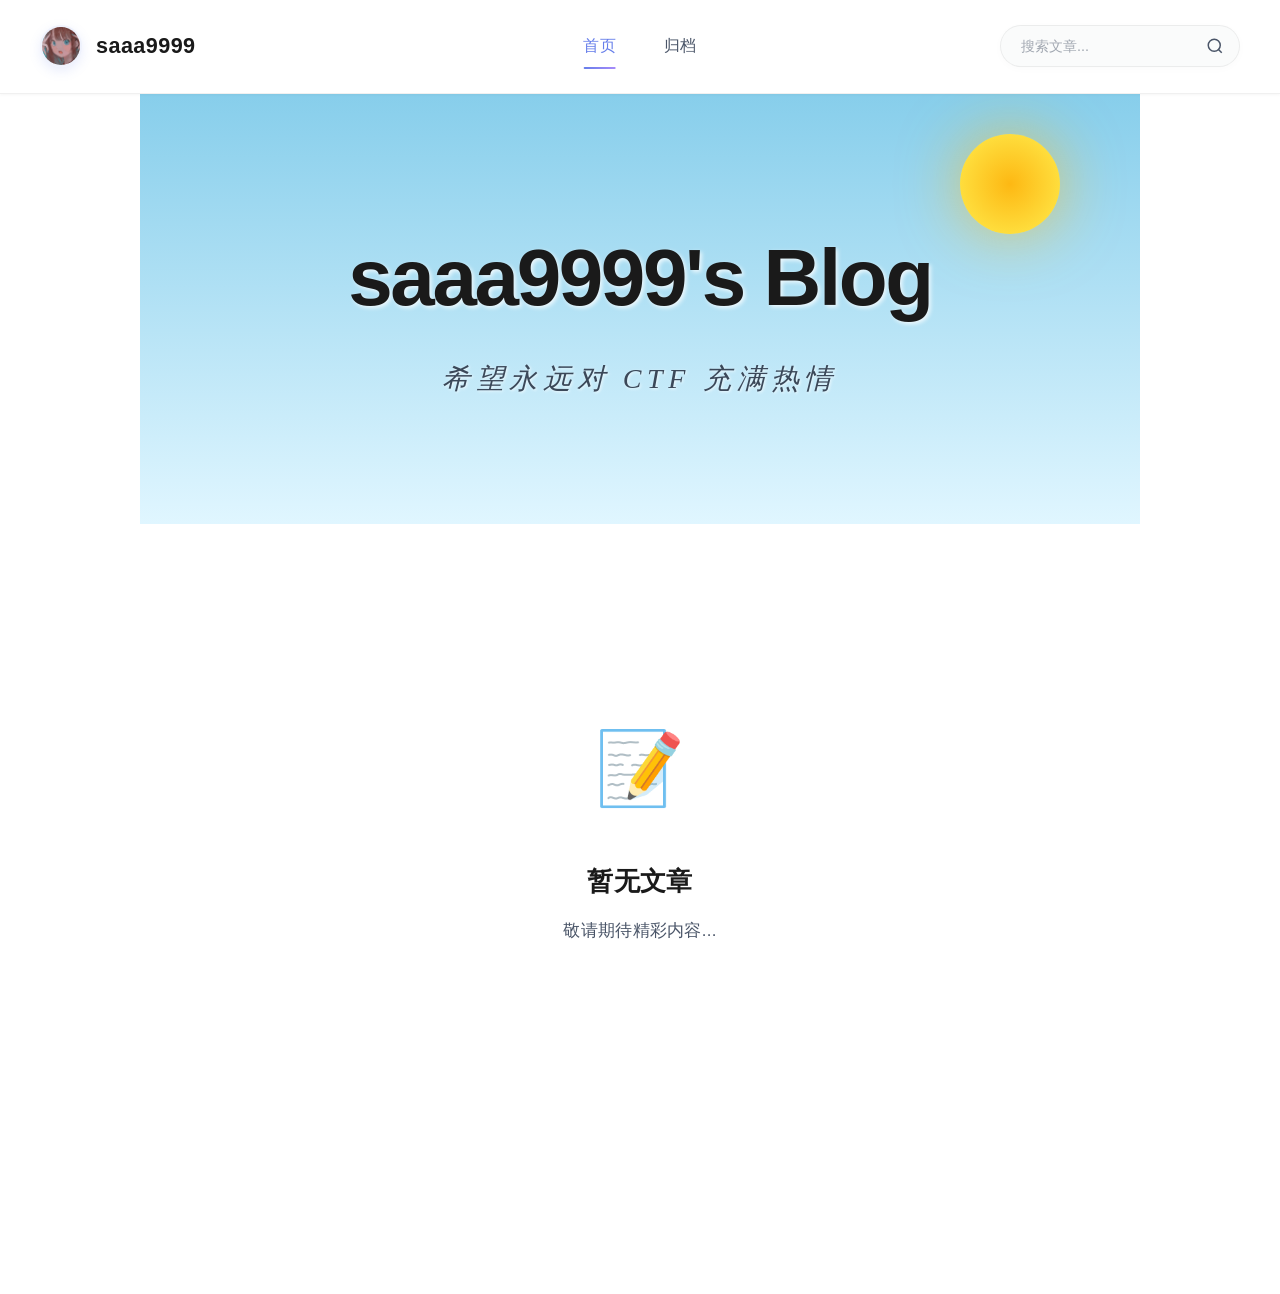
==== commit 1b00f731: "添加晴天动态白云CSS动画效果，包含太阳和5朵飘动的白云" ====
--- a/index.html
+++ b/index.html
@@ -33,6 +33,13 @@
         <div class="content-wrapper">
             <div class="main-content">
                 <div class="hero-section">
+                    <div class="clouds">
+                        <div class="cloud cloud1"></div>
+                        <div class="cloud cloud2"></div>
+                        <div class="cloud cloud3"></div>
+                        <div class="cloud cloud4"></div>
+                        <div class="cloud cloud5"></div>
+                    </div>
                     <h1 class="hero-title">saaa9999's Blog</h1>
                     <p class="hero-subtitle">希望永远对 CTF 充满热情</p>
                 </div>
--- a/style.css
+++ b/style.css
@@ -5,25 +5,24 @@
 }
 
 :root {
-    --bg-primary: #fefefe;
-    --bg-secondary: #f9fafb;
-    --text-primary: #2d3748;
-    --text-secondary: #718096;
+    --bg-primary: #ffffff;
+    --bg-secondary: #fafafa;
+    --text-primary: #1a1a1a;
+    --text-secondary: #4a5568;
     --accent: #667eea;
     --accent-hover: #5a67d8;
     --card-bg: #ffffff;
-    --border: rgba(0, 0, 0, 0.04);
-    --shadow-sm: 0 1px 3px rgba(0, 0, 0, 0.02), 0 1px 2px rgba(0, 0, 0, 0.03);
-    --shadow-md: 0 4px 6px rgba(0, 0, 0, 0.03), 0 2px 4px rgba(0, 0, 0, 0.02);
-    --shadow-lg: 0 10px 15px rgba(0, 0, 0, 0.04), 0 4px 6px rgba(0, 0, 0, 0.02);
+    --border: rgba(0, 0, 0, 0.06);
+    --shadow-sm: 0 1px 3px rgba(0, 0, 0, 0.04), 0 1px 2px rgba(0, 0, 0, 0.06);
+    --shadow-md: 0 4px 6px rgba(0, 0, 0, 0.05), 0 2px 4px rgba(0, 0, 0, 0.04);
+    --shadow-lg: 0 10px 15px rgba(0, 0, 0, 0.06), 0 4px 6px rgba(0, 0, 0, 0.04);
 }
 
 body {
     font-family: 'PingFang SC', 'Hiragino Sans GB', 'Microsoft YaHei', -apple-system, BlinkMacSystemFont, 'Segoe UI', sans-serif;
     line-height: 1.8;
     color: var(--text-primary);
-    background: linear-gradient(180deg, #fefefe 0%, #f9fafb 100%);
-    background-attachment: fixed;
+    background: #ffffff;
     min-height: 100vh;
     letter-spacing: 0.02em;
 }
@@ -36,16 +35,16 @@
 
 /* 头部样式 - 三栏布局 */
 header {
-    background: rgba(255, 255, 255, 0.85);
+    background: rgba(255, 255, 255, 0.95);
     backdrop-filter: blur(30px) saturate(150%);
     -webkit-backdrop-filter: blur(30px) saturate(150%);
-    border-bottom: 1px solid rgba(0, 0, 0, 0.03);
+    border-bottom: 1px solid rgba(0, 0, 0, 0.06);
     padding: 24px 0;
-    margin-bottom: 60px;
+    margin-bottom: 0;
     position: sticky;
     top: 0;
     z-index: 50;
-    box-shadow: 0 1px 3px rgba(0, 0, 0, 0.02);
+    box-shadow: 0 1px 3px rgba(0, 0, 0, 0.04);
     transition: all 0.4s cubic-bezier(0.4, 0, 0.2, 1);
 }
 
@@ -176,55 +175,280 @@
     transform: scale(1.1);
 }
 
-/* Hero 区域 - 流动白云背景 */
+/* Hero 区域 - 晴天动态白云动画 */
 .hero-section {
     text-align: center;
-    padding: 120px 0 100px;
-    margin-bottom: 80px;
-    background: 
-        linear-gradient(135deg, rgba(102, 126, 234, 0.05), rgba(167, 139, 250, 0.05)),
-        url('data:image/svg+xml,<svg xmlns="http://www.w3.org/2000/svg" viewBox="0 0 1200 400"><defs><filter id="blur"><feGaussianBlur stdDeviation="20"/></filter></defs><g filter="url(%23blur)"><ellipse cx="200" cy="150" rx="180" ry="80" fill="%23ffffff" opacity="0.6"><animate attributeName="cx" values="200;250;200" dur="20s" repeatCount="indefinite"/></ellipse><ellipse cx="600" cy="200" rx="200" ry="90" fill="%23ffffff" opacity="0.5"><animate attributeName="cx" values="600;550;600" dur="25s" repeatCount="indefinite"/></ellipse><ellipse cx="1000" cy="180" rx="160" ry="70" fill="%23ffffff" opacity="0.6"><animate attributeName="cx" values="1000;1050;1000" dur="22s" repeatCount="indefinite"/></ellipse><ellipse cx="400" cy="250" rx="140" ry="60" fill="%23ffffff" opacity="0.4"><animate attributeName="cy" values="250;230;250" dur="18s" repeatCount="indefinite"/></ellipse><ellipse cx="800" cy="120" rx="170" ry="75" fill="%23ffffff" opacity="0.5"><animate attributeName="cy" values="120;140;120" dur="23s" repeatCount="indefinite"/></ellipse></g></svg>');
-    background-size: cover, 100% 100%;
-    background-position: center;
-    border-radius: 32px;
-    border: 1px solid rgba(0, 0, 0, 0.02);
+    padding: 140px 60px 120px;
+    margin: 0 -40px 80px -40px;
+    background: linear-gradient(180deg, #87CEEB 0%, #E0F6FF 100%);
     position: relative;
     overflow: hidden;
 }
 
+/* 太阳 */
 .hero-section::before {
     content: '';
     position: absolute;
+    top: 40px;
+    right: 80px;
+    width: 100px;
+    height: 100px;
+    background: radial-gradient(circle, #FDB813 0%, #FFED4E 100%);
+    border-radius: 50%;
+    box-shadow: 0 0 60px rgba(253, 184, 19, 0.6);
+    animation: sunPulse 4s ease-in-out infinite;
+    z-index: 1;
+}
+
+@keyframes sunPulse {
+    0%, 100% {
+        transform: scale(1);
+        box-shadow: 0 0 60px rgba(253, 184, 19, 0.6);
+    }
+    50% {
+        transform: scale(1.05);
+        box-shadow: 0 0 80px rgba(253, 184, 19, 0.8);
+    }
+}
+
+/* 白云容器 */
+.clouds {
+    position: absolute;
     inset: 0;
-    background: linear-gradient(180deg, transparent 0%, rgba(255, 255, 255, 0.3) 100%);
-    pointer-events: none;
+    overflow: hidden;
+    z-index: 2;
+}
+
+/* 白云样式 */
+.cloud {
+    position: absolute;
+    background: #fff;
+    border-radius: 100px;
+    opacity: 0.9;
+    filter: blur(2px);
+}
+
+.cloud::before,
+.cloud::after {
+    content: '';
+    position: absolute;
+    background: #fff;
+    border-radius: 100px;
+}
+
+/* 云朵1 - 大 */
+.cloud1 {
+    width: 180px;
+    height: 60px;
+    top: 20%;
+    left: -200px;
+    animation: float1 35s linear infinite;
+}
+
+.cloud1::before {
+    width: 100px;
+    height: 80px;
+    top: -40px;
+    left: 30px;
+}
+
+.cloud1::after {
+    width: 120px;
+    height: 70px;
+    top: -30px;
+    right: 20px;
+}
+
+/* 云朵2 - 中 */
+.cloud2 {
+    width: 140px;
+    height: 50px;
+    top: 40%;
+    left: -180px;
+    animation: float2 40s linear infinite;
+    animation-delay: 5s;
+}
+
+.cloud2::before {
+    width: 80px;
+    height: 60px;
+    top: -30px;
+    left: 25px;
+}
+
+.cloud2::after {
+    width: 90px;
+    height: 55px;
+    top: -25px;
+    right: 15px;
+}
+
+/* 云朵3 - 小 */
+.cloud3 {
+    width: 100px;
+    height: 40px;
+    top: 60%;
+    left: -150px;
+    animation: float3 30s linear infinite;
+    animation-delay: 10s;
+}
+
+.cloud3::before {
+    width: 60px;
+    height: 50px;
+    top: -25px;
+    left: 20px;
+}
+
+.cloud3::after {
+    width: 70px;
+    height: 45px;
+    top: -20px;
+    right: 10px;
+}
+
+/* 云朵4 - 中大 */
+.cloud4 {
+    width: 160px;
+    height: 55px;
+    top: 15%;
+    left: -190px;
+    animation: float4 38s linear infinite;
+    animation-delay: 15s;
+}
+
+.cloud4::before {
+    width: 90px;
+    height: 70px;
+    top: -35px;
+    left: 28px;
+}
+
+.cloud4::after {
+    width: 110px;
+    height: 65px;
+    top: -28px;
+    right: 18px;
+}
+
+/* 云朵5 - 小 */
+.cloud5 {
+    width: 120px;
+    height: 45px;
+    top: 50%;
+    left: -170px;
+    animation: float5 33s linear infinite;
+    animation-delay: 20s;
+}
+
+.cloud5::before {
+    width: 70px;
+    height: 55px;
+    top: -28px;
+    left: 22px;
+}
+
+.cloud5::after {
+    width: 80px;
+    height: 50px;
+    top: -22px;
+    right: 12px;
+}
+
+/* 飘动动画 */
+@keyframes float1 {
+    0% {
+        left: -200px;
+        transform: translateY(0);
+    }
+    50% {
+        transform: translateY(-10px);
+    }
+    100% {
+        left: calc(100% + 200px);
+        transform: translateY(0);
+    }
+}
+
+@keyframes float2 {
+    0% {
+        left: -180px;
+        transform: translateY(0);
+    }
+    50% {
+        transform: translateY(15px);
+    }
+    100% {
+        left: calc(100% + 180px);
+        transform: translateY(0);
+    }
+}
+
+@keyframes float3 {
+    0% {
+        left: -150px;
+        transform: translateY(0);
+    }
+    50% {
+        transform: translateY(-8px);
+    }
+    100% {
+        left: calc(100% + 150px);
+        transform: translateY(0);
+    }
+}
+
+@keyframes float4 {
+    0% {
+        left: -190px;
+        transform: translateY(0);
+    }
+    50% {
+        transform: translateY(12px);
+    }
+    100% {
+        left: calc(100% + 190px);
+        transform: translateY(0);
+    }
+}
+
+@keyframes float5 {
+    0% {
+        left: -170px;
+        transform: translateY(0);
+    }
+    50% {
+        transform: translateY(-12px);
+    }
+    100% {
+        left: calc(100% + 170px);
+        transform: translateY(0);
+    }
 }
 
 .hero-title {
-    font-size: 4rem;
-    font-weight: 700;
-    margin-bottom: 24px;
-    background: linear-gradient(135deg, #2d3748 0%, #667eea 50%, #a78bfa 100%);
-    -webkit-background-clip: text;
-    -webkit-text-fill-color: transparent;
-    background-clip: text;
-    letter-spacing: -0.02em;
-    line-height: 1.2;
+    font-size: 5rem;
+    font-weight: 800;
+    margin-bottom: 32px;
+    color: #1a1a1a;
+    letter-spacing: -0.03em;
+    line-height: 1.1;
     position: relative;
-    z-index: 1;
-    text-shadow: 0 2px 20px rgba(102, 126, 234, 0.1);
+    z-index: 3;
+    text-shadow: 2px 2px 4px rgba(255, 255, 255, 0.8);
 }
 
 .hero-subtitle {
-    font-size: 1.5rem;
-    color: var(--text-secondary);
+    font-size: 1.75rem;
+    color: #2d3748;
     font-weight: 300;
-    letter-spacing: 0.15em;
+    letter-spacing: 0.2em;
     font-style: italic;
     position: relative;
-    z-index: 1;
-    opacity: 0.85;
+    z-index: 3;
+    opacity: 0.9;
     font-family: 'KaiTi', 'STKaiti', 'SimSun', serif;
+    text-shadow: 1px 1px 3px rgba(255, 255, 255, 0.9);
 }
 
 /* 主容器布局 - 移除侧边栏 */
@@ -243,14 +467,14 @@
 /* 文章卡片 */
 .post-card {
     background: var(--card-bg);
-    border: 1px solid rgba(0, 0, 0, 0.03);
-    border-radius: 20px;
+    border: 1px solid rgba(0, 0, 0, 0.06);
+    border-radius: 16px;
     padding: 40px;
     margin-bottom: 32px;
     transition: all 0.4s cubic-bezier(0.4, 0, 0.2, 1);
     position: relative;
     overflow: hidden;
-    box-shadow: 0 2px 8px rgba(0, 0, 0, 0.02);
+    box-shadow: 0 2px 8px rgba(0, 0, 0, 0.04);
 }
 
 .post-card::before {
@@ -267,8 +491,8 @@
 
 .post-card:hover {
     transform: translateY(-4px);
-    box-shadow: 0 12px 32px rgba(102, 126, 234, 0.08);
-    border-color: rgba(102, 126, 234, 0.1);
+    box-shadow: 0 12px 32px rgba(0, 0, 0, 0.08);
+    border-color: rgba(102, 126, 234, 0.2);
 }
 
 .post-card:hover::before {
@@ -613,12 +837,17 @@
         width: 200px;
     }
     
+    .hero-section {
+        padding: 120px 40px 100px;
+        margin: 0 -40px 70px -40px;
+    }
+    
     .hero-title {
-        font-size: 3.5rem;
+        font-size: 4.2rem;
     }
     
     .hero-subtitle {
-        font-size: 1.3rem;
+        font-size: 1.5rem;
     }
 }
 
@@ -643,15 +872,16 @@
     }
     
     .hero-section {
-        padding: 80px 20px 70px;
+        padding: 100px 30px 80px;
+        margin: 0 -20px 60px -20px;
     }
     
     .hero-title {
-        font-size: 2.8rem;
+        font-size: 3.2rem;
     }
     
     .hero-subtitle {
-        font-size: 1.1rem;
+        font-size: 1.3rem;
     }
     
     .post-card {
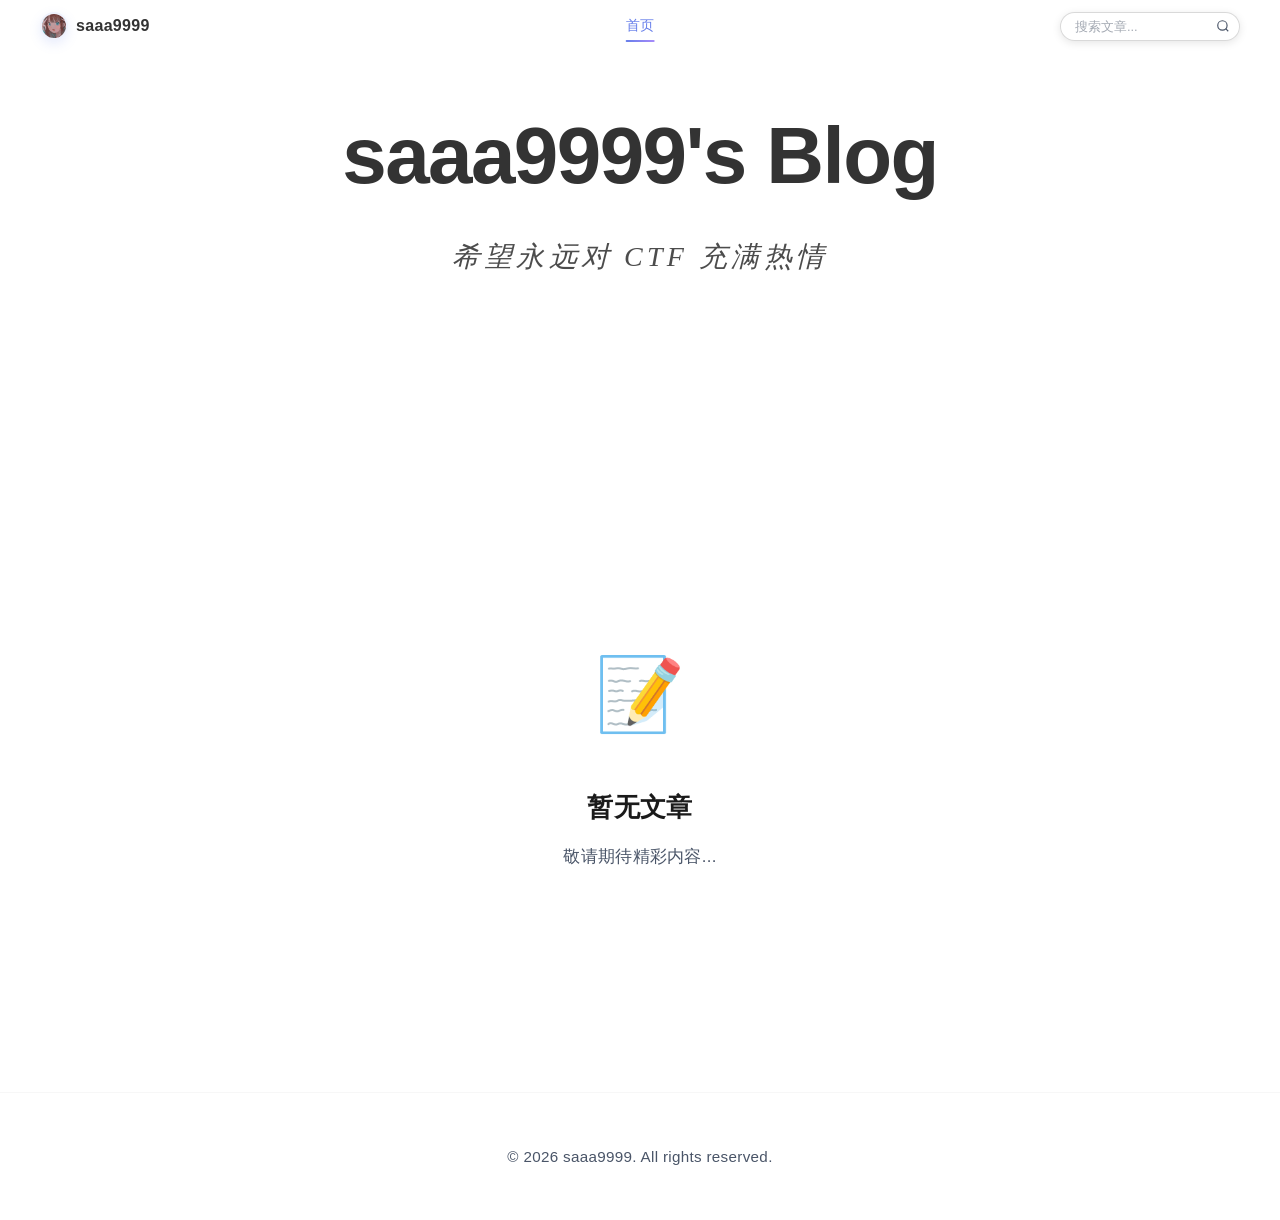
==== commit 2f799d1d: "更新博客设计：视频背景、优化导航栏、移除归档页面" ====
--- a/index.html
+++ b/index.html
@@ -7,39 +7,31 @@
     <link rel="stylesheet" href="style.css">
 </head>
 <body>
-    <header>
-        <div class="container">
-            <div class="header-content">
-                <div class="site-logo">
-                    <img src="avatar.jpg" alt="saaa9999">
-                    <span>saaa9999</span>
-                </div>
-                <nav class="main-nav">
-                    <a href="index.html" class="nav-link active">首页</a>
-                    <a href="archive.html" class="nav-link">归档</a>
-                </nav>
-                <div class="search-box">
-                    <input type="text" id="search-input" placeholder="搜索文章...">
-                    <svg class="search-icon" width="18" height="18" viewBox="0 0 24 24" fill="none" stroke="currentColor" stroke-width="2">
-                        <circle cx="11" cy="11" r="8"></circle>
-                        <path d="m21 21-4.35-4.35"></path>
-                    </svg>
-                </div>
-            </div>
-        </div>
-    </header>
-
     <main class="container main-container">
         <div class="content-wrapper">
             <div class="main-content">
                 <div class="hero-section">
-                    <div class="clouds">
-                        <div class="cloud cloud1"></div>
-                        <div class="cloud cloud2"></div>
-                        <div class="cloud cloud3"></div>
-                        <div class="cloud cloud4"></div>
-                        <div class="cloud cloud5"></div>
-                    </div>
+                    <video class="hero-video" autoplay loop muted playsinline>
+                        <source src="20260228-0730-25.1806855.mp4" type="video/mp4">
+                    </video>
+                    <header>
+                        <div class="header-content">
+                            <div class="site-logo">
+                                <img src="avatar.jpg" alt="saaa9999">
+                                <span>saaa9999</span>
+                            </div>
+                            <nav class="main-nav">
+                                <a href="index.html" class="nav-link active">首页</a>
+                            </nav>
+                            <div class="search-box">
+                                <input type="text" id="search-input" placeholder="搜索文章...">
+                                <svg class="search-icon" width="18" height="18" viewBox="0 0 24 24" fill="none" stroke="currentColor" stroke-width="2">
+                                    <circle cx="11" cy="11" r="8"></circle>
+                                    <path d="m21 21-4.35-4.35"></path>
+                                </svg>
+                            </div>
+                        </div>
+                    </header>
                     <h1 class="hero-title">saaa9999's Blog</h1>
                     <p class="hero-subtitle">希望永远对 CTF 充满热情</p>
                 </div>
--- a/style.css
+++ b/style.css
@@ -35,16 +35,15 @@
 
 /* 头部样式 - 三栏布局 */
 header {
-    background: rgba(255, 255, 255, 0.95);
-    backdrop-filter: blur(30px) saturate(150%);
-    -webkit-backdrop-filter: blur(30px) saturate(150%);
-    border-bottom: 1px solid rgba(0, 0, 0, 0.06);
-    padding: 24px 0;
+    background: transparent;
+    backdrop-filter: none;
+    -webkit-backdrop-filter: none;
+    border-bottom: none;
+    padding: 10px 0;
     margin-bottom: 0;
-    position: sticky;
-    top: 0;
+    position: relative;
     z-index: 50;
-    box-shadow: 0 1px 3px rgba(0, 0, 0, 0.04);
+    box-shadow: none;
     transition: all 0.4s cubic-bezier(0.4, 0, 0.2, 1);
 }
 
@@ -53,25 +52,29 @@
     grid-template-columns: 1fr auto 1fr;
     align-items: center;
     gap: 40px;
+    max-width: 1400px;
+    margin: 0 auto;
+    padding: 0 40px;
 }
 
 /* Logo 在最左边 */
 .site-logo {
     display: flex;
     align-items: center;
-    gap: 14px;
-    font-size: 1.35rem;
+    gap: 8px;
+    font-size: 1rem;
     font-weight: 600;
-    color: var(--text-primary);
+    color: rgba(0, 0, 0, 0.8);
     letter-spacing: 0.02em;
     transition: all 0.4s;
     cursor: pointer;
     justify-self: start;
+    text-shadow: 1px 1px 2px rgba(255, 255, 255, 0.9);
 }
 
 .site-logo img {
-    width: 42px;
-    height: 42px;
+    width: 28px;
+    height: 28px;
     border-radius: 50%;
     object-fit: cover;
     border: 2px solid rgba(102, 126, 234, 0.1);
@@ -91,19 +94,20 @@
 /* 导航栏居中 */
 .main-nav {
     display: flex;
-    gap: 48px;
+    gap: 30px;
     align-items: center;
     justify-self: center;
 }
 
 .nav-link {
-    color: var(--text-secondary);
+    color: rgba(0, 0, 0, 0.75);
     text-decoration: none;
-    font-size: 1rem;
+    font-size: 0.85rem;
     font-weight: 500;
     transition: all 0.3s;
     position: relative;
-    padding: 8px 0;
+    padding: 4px 0;
+    text-shadow: 1px 1px 2px rgba(255, 255, 255, 0.9);
 }
 
 .nav-link::after {
@@ -138,15 +142,16 @@
 }
 
 #search-input {
-    width: 240px;
-    padding: 12px 44px 12px 20px;
-    border: 1px solid rgba(0, 0, 0, 0.06);
-    border-radius: 30px;
-    background: rgba(249, 250, 251, 0.8);
+    width: 180px;
+    padding: 6px 32px 6px 14px;
+    border: 1px solid rgba(0, 0, 0, 0.15);
+    border-radius: 18px;
+    background: rgba(255, 255, 255, 0.7);
     color: var(--text-primary);
-    font-size: 0.9rem;
+    font-size: 0.8rem;
     transition: all 0.4s cubic-bezier(0.4, 0, 0.2, 1);
-    box-shadow: 0 2px 8px rgba(0, 0, 0, 0.02);
+    box-shadow: 0 2px 8px rgba(0, 0, 0, 0.1);
+    backdrop-filter: blur(10px);
 }
 
 #search-input:focus {
@@ -164,10 +169,12 @@
 
 .search-icon {
     position: absolute;
-    right: 16px;
+    right: 10px;
     color: var(--text-secondary);
     pointer-events: none;
     transition: all 0.3s;
+    width: 14px;
+    height: 14px;
 }
 
 #search-input:focus + .search-icon {
@@ -175,280 +182,70 @@
     transform: scale(1.1);
 }
 
-/* Hero 区域 - 晴天动态白云动画 */
+/* Hero 区域 - 视频背景 */
 .hero-section {
     text-align: center;
-    padding: 140px 60px 120px;
-    margin: 0 -40px 80px -40px;
-    background: linear-gradient(180deg, #87CEEB 0%, #E0F6FF 100%);
+    padding: 0 0 120px 0;
+    margin: 0 calc(-50vw + 50%) 80px calc(-50vw + 50%);
+    width: 100vw;
     position: relative;
     overflow: hidden;
-}
-
-/* 太阳 */
+    min-height: 450px;
+}
+
+/* 顶部容器包裹导航和hero */
+.top-section {
+    position: relative;
+    margin: 0 calc(-50vw + 50%);
+    width: 100vw;
+    background: transparent;
+}
+
+/* 视频背景 */
+.hero-video {
+    position: absolute;
+    top: 0;
+    left: 0;
+    width: 100%;
+    height: 100%;
+    object-fit: cover;
+    z-index: 0;
+}
+
+/* 半透明遮罩层 */
 .hero-section::before {
     content: '';
     position: absolute;
-    top: 40px;
-    right: 80px;
-    width: 100px;
-    height: 100px;
-    background: radial-gradient(circle, #FDB813 0%, #FFED4E 100%);
-    border-radius: 50%;
-    box-shadow: 0 0 60px rgba(253, 184, 19, 0.6);
-    animation: sunPulse 4s ease-in-out infinite;
+    inset: 0;
+    background: rgba(255, 255, 255, 0.15);
     z-index: 1;
 }
 
-@keyframes sunPulse {
-    0%, 100% {
-        transform: scale(1);
-        box-shadow: 0 0 60px rgba(253, 184, 19, 0.6);
-    }
-    50% {
-        transform: scale(1.05);
-        box-shadow: 0 0 80px rgba(253, 184, 19, 0.8);
-    }
-}
-
-/* 白云容器 */
-.clouds {
-    position: absolute;
-    inset: 0;
-    overflow: hidden;
-    z-index: 2;
-}
-
-/* 白云样式 */
-.cloud {
-    position: absolute;
-    background: #fff;
-    border-radius: 100px;
-    opacity: 0.9;
-    filter: blur(2px);
-}
-
-.cloud::before,
-.cloud::after {
-    content: '';
-    position: absolute;
-    background: #fff;
-    border-radius: 100px;
-}
-
-/* 云朵1 - 大 */
-.cloud1 {
-    width: 180px;
-    height: 60px;
-    top: 20%;
-    left: -200px;
-    animation: float1 35s linear infinite;
-}
-
-.cloud1::before {
-    width: 100px;
-    height: 80px;
-    top: -40px;
-    left: 30px;
-}
-
-.cloud1::after {
-    width: 120px;
-    height: 70px;
-    top: -30px;
-    right: 20px;
-}
-
-/* 云朵2 - 中 */
-.cloud2 {
-    width: 140px;
-    height: 50px;
-    top: 40%;
-    left: -180px;
-    animation: float2 40s linear infinite;
-    animation-delay: 5s;
-}
-
-.cloud2::before {
-    width: 80px;
-    height: 60px;
-    top: -30px;
-    left: 25px;
-}
-
-.cloud2::after {
-    width: 90px;
-    height: 55px;
-    top: -25px;
-    right: 15px;
-}
-
-/* 云朵3 - 小 */
-.cloud3 {
-    width: 100px;
-    height: 40px;
-    top: 60%;
-    left: -150px;
-    animation: float3 30s linear infinite;
-    animation-delay: 10s;
-}
-
-.cloud3::before {
-    width: 60px;
-    height: 50px;
-    top: -25px;
-    left: 20px;
-}
-
-.cloud3::after {
-    width: 70px;
-    height: 45px;
-    top: -20px;
-    right: 10px;
-}
-
-/* 云朵4 - 中大 */
-.cloud4 {
-    width: 160px;
-    height: 55px;
-    top: 15%;
-    left: -190px;
-    animation: float4 38s linear infinite;
-    animation-delay: 15s;
-}
-
-.cloud4::before {
-    width: 90px;
-    height: 70px;
-    top: -35px;
-    left: 28px;
-}
-
-.cloud4::after {
-    width: 110px;
-    height: 65px;
-    top: -28px;
-    right: 18px;
-}
-
-/* 云朵5 - 小 */
-.cloud5 {
-    width: 120px;
-    height: 45px;
-    top: 50%;
-    left: -170px;
-    animation: float5 33s linear infinite;
-    animation-delay: 20s;
-}
-
-.cloud5::before {
-    width: 70px;
-    height: 55px;
-    top: -28px;
-    left: 22px;
-}
-
-.cloud5::after {
-    width: 80px;
-    height: 50px;
-    top: -22px;
-    right: 12px;
-}
-
-/* 飘动动画 */
-@keyframes float1 {
-    0% {
-        left: -200px;
-        transform: translateY(0);
-    }
-    50% {
-        transform: translateY(-10px);
-    }
-    100% {
-        left: calc(100% + 200px);
-        transform: translateY(0);
-    }
-}
-
-@keyframes float2 {
-    0% {
-        left: -180px;
-        transform: translateY(0);
-    }
-    50% {
-        transform: translateY(15px);
-    }
-    100% {
-        left: calc(100% + 180px);
-        transform: translateY(0);
-    }
-}
-
-@keyframes float3 {
-    0% {
-        left: -150px;
-        transform: translateY(0);
-    }
-    50% {
-        transform: translateY(-8px);
-    }
-    100% {
-        left: calc(100% + 150px);
-        transform: translateY(0);
-    }
-}
-
-@keyframes float4 {
-    0% {
-        left: -190px;
-        transform: translateY(0);
-    }
-    50% {
-        transform: translateY(12px);
-    }
-    100% {
-        left: calc(100% + 190px);
-        transform: translateY(0);
-    }
-}
-
-@keyframes float5 {
-    0% {
-        left: -170px;
-        transform: translateY(0);
-    }
-    50% {
-        transform: translateY(-12px);
-    }
-    100% {
-        left: calc(100% + 170px);
-        transform: translateY(0);
-    }
-}
+/* 移除遮罩层 */
 
 .hero-title {
     font-size: 5rem;
-    font-weight: 800;
+    font-weight: 700;
     margin-bottom: 32px;
-    color: #1a1a1a;
-    letter-spacing: -0.03em;
+    margin-top: 60px;
+    color: rgba(0, 0, 0, 0.8);
+    letter-spacing: -0.02em;
     line-height: 1.1;
     position: relative;
-    z-index: 3;
-    text-shadow: 2px 2px 4px rgba(255, 255, 255, 0.8);
+    z-index: 2;
+    text-shadow: 1px 1px 2px rgba(255, 255, 255, 0.9);
 }
 
 .hero-subtitle {
     font-size: 1.75rem;
-    color: #2d3748;
-    font-weight: 300;
-    letter-spacing: 0.2em;
+    color: rgba(0, 0, 0, 0.7);
+    font-weight: 400;
+    letter-spacing: 0.15em;
     font-style: italic;
     position: relative;
-    z-index: 3;
-    opacity: 0.9;
+    z-index: 2;
     font-family: 'KaiTi', 'STKaiti', 'SimSun', serif;
-    text-shadow: 1px 1px 3px rgba(255, 255, 255, 0.9);
+    text-shadow: 1px 1px 2px rgba(255, 255, 255, 0.9);
 }
 
 /* 主容器布局 - 移除侧边栏 */
@@ -839,7 +636,8 @@
     
     .hero-section {
         padding: 120px 40px 100px;
-        margin: 0 -40px 70px -40px;
+        margin: 0 calc(-50vw + 50%) 70px calc(-50vw + 50%);
+        width: 100vw;
     }
     
     .hero-title {
@@ -873,7 +671,8 @@
     
     .hero-section {
         padding: 100px 30px 80px;
-        margin: 0 -20px 60px -20px;
+        margin: 0 calc(-50vw + 50%) 60px calc(-50vw + 50%);
+        width: 100vw;
     }
     
     .hero-title {
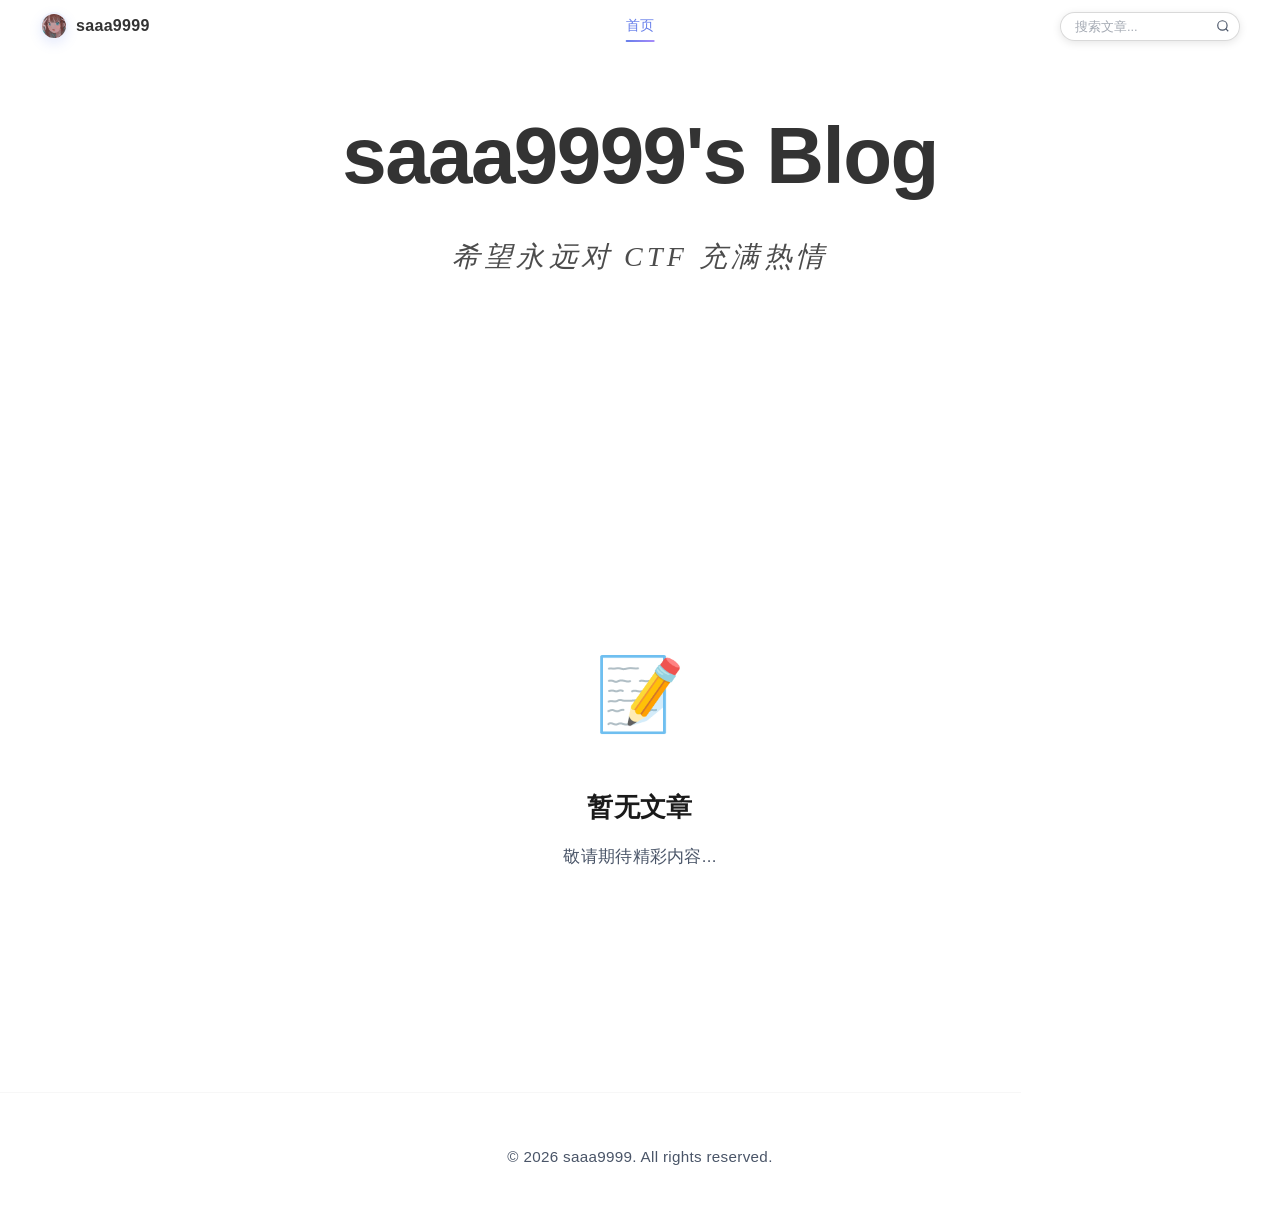
==== commit 49250452: "添加网站图标(favicon)使用头像" ====
--- a/index.html
+++ b/index.html
@@ -4,6 +4,7 @@
     <meta charset="UTF-8">
     <meta name="viewport" content="width=device-width, initial-scale=1.0">
     <title>saaa9999's Blog</title>
+    <link rel="icon" type="image/jpeg" href="avatar.jpg">
     <link rel="stylesheet" href="style.css">
 </head>
 <body>
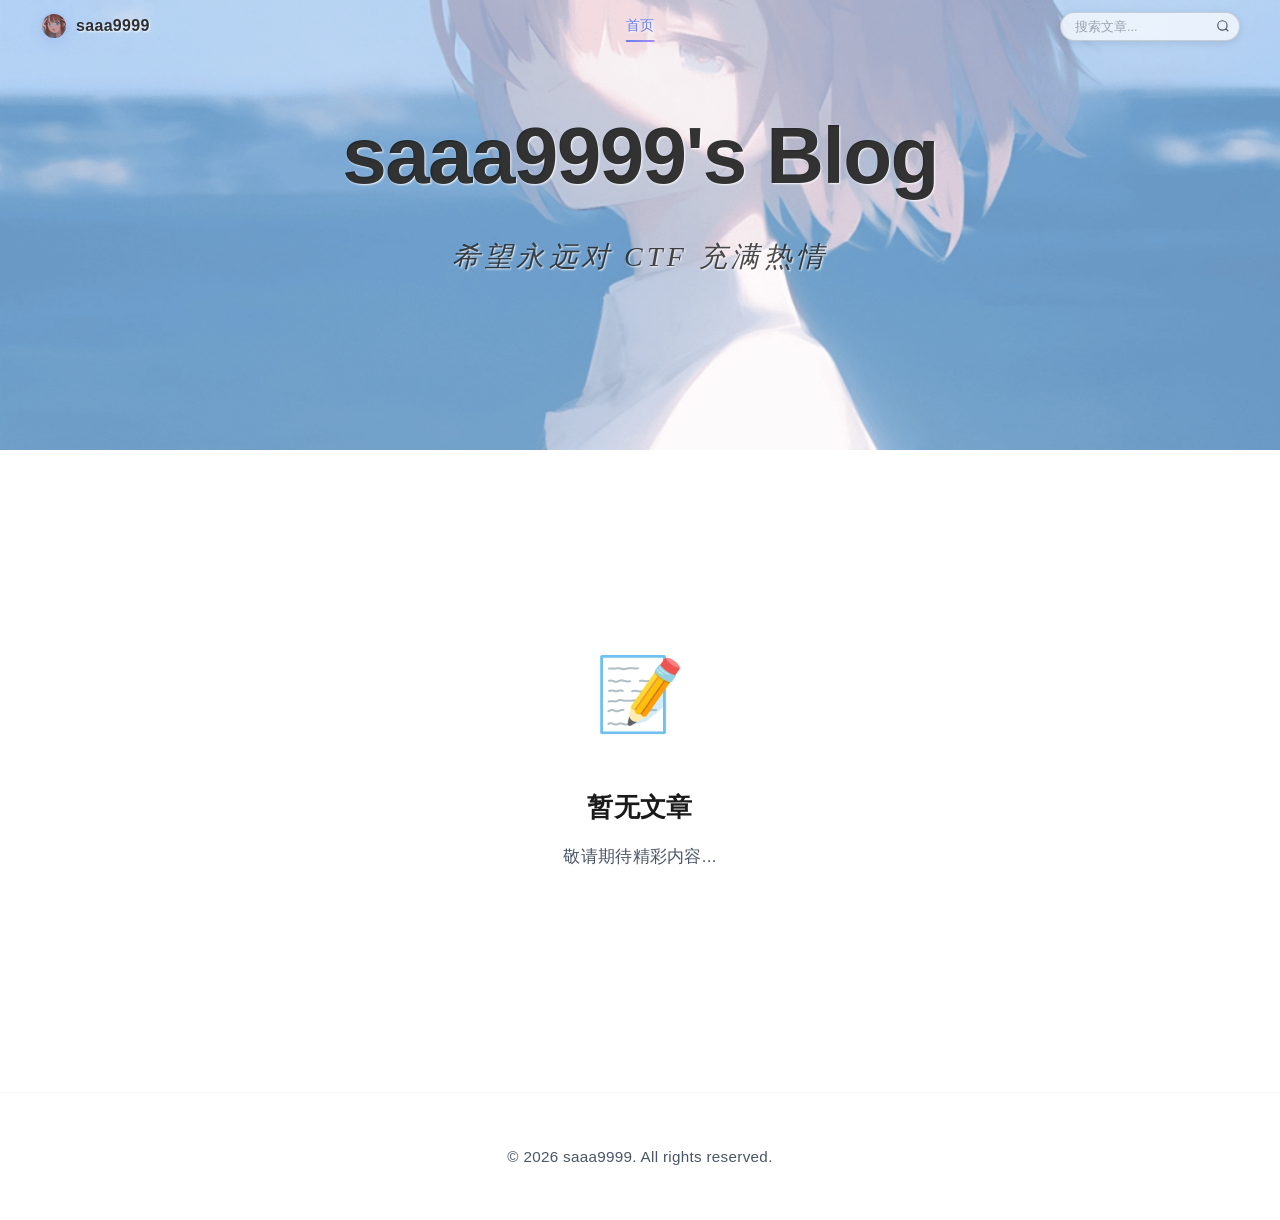
==== commit 97459c06: "优化视频背景：添加预加载、poster图片、自动播放脚本和高质量渲染" ====
--- a/index.html
+++ b/index.html
@@ -12,8 +12,9 @@
         <div class="content-wrapper">
             <div class="main-content">
                 <div class="hero-section">
-                    <video class="hero-video" autoplay loop muted playsinline>
+                    <video class="hero-video" autoplay loop muted playsinline preload="auto" poster="hero-bg.jpg">
                         <source src="20260228-0730-25.1806855.mp4" type="video/mp4">
+                        您的浏览器不支持视频播放
                     </video>
                     <header>
                         <div class="header-content">
--- a/style.css
+++ b/style.css
@@ -210,6 +210,8 @@
     height: 100%;
     object-fit: cover;
     z-index: 0;
+    image-rendering: high-quality;
+    image-rendering: -webkit-optimize-contrast;
 }
 
 /* 半透明遮罩层 */
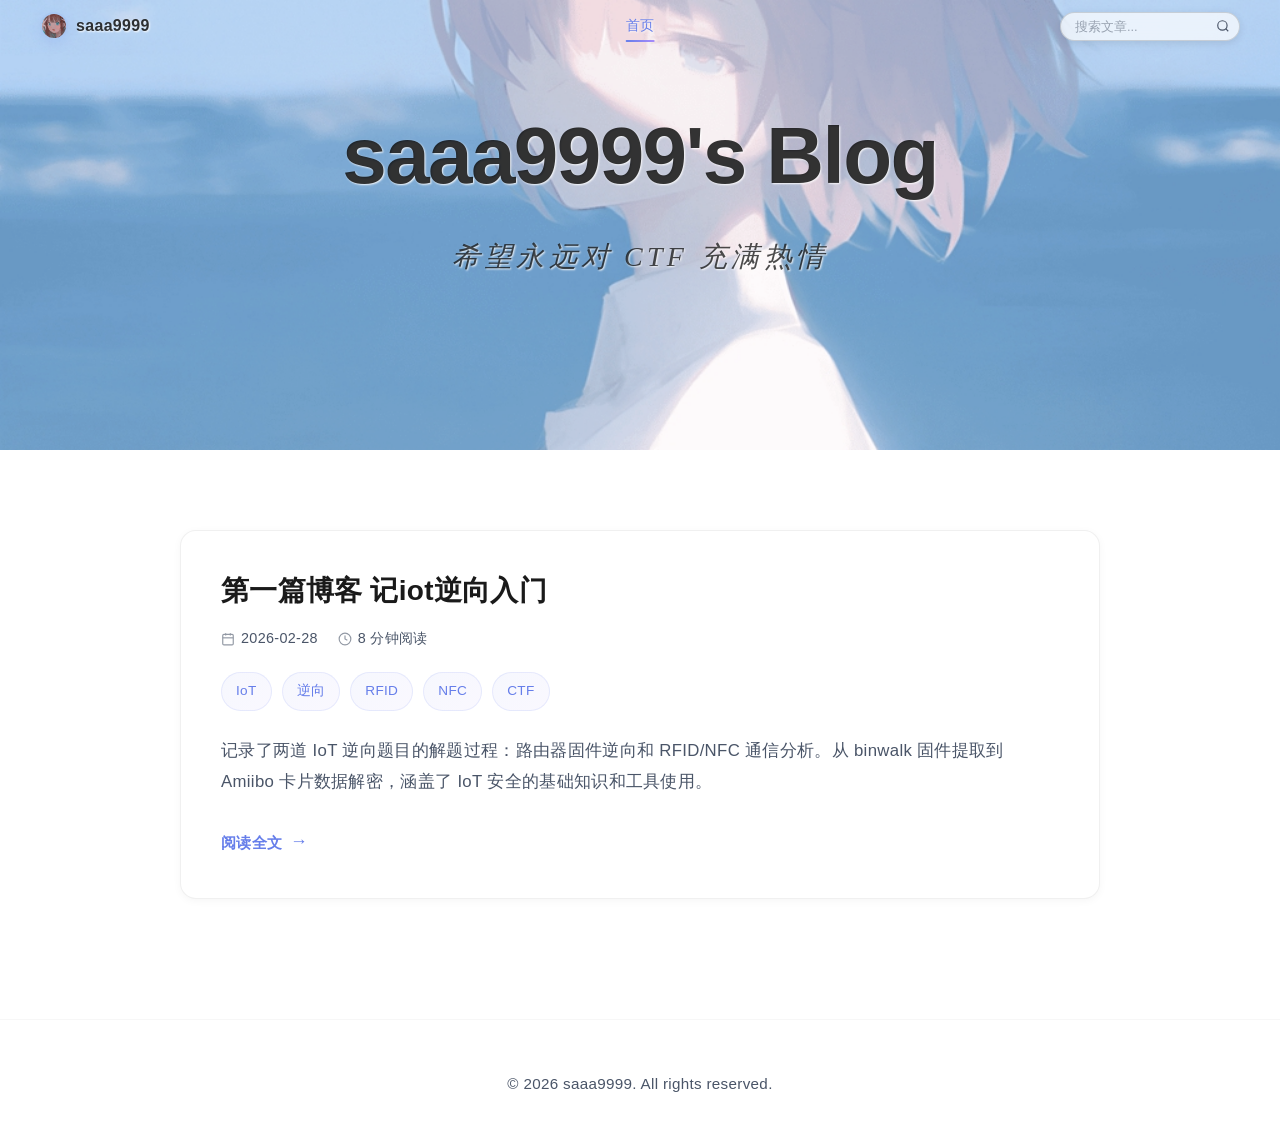
==== commit e49b47cf: "添加调试信息和缓存破坏版本号" ====
--- a/index.html
+++ b/index.html
@@ -51,6 +51,6 @@
         </div>
     </footer>
 
-    <script src="script.js"></script>
+    <script src="script.js?v=2"></script>
 </body>
 </html>
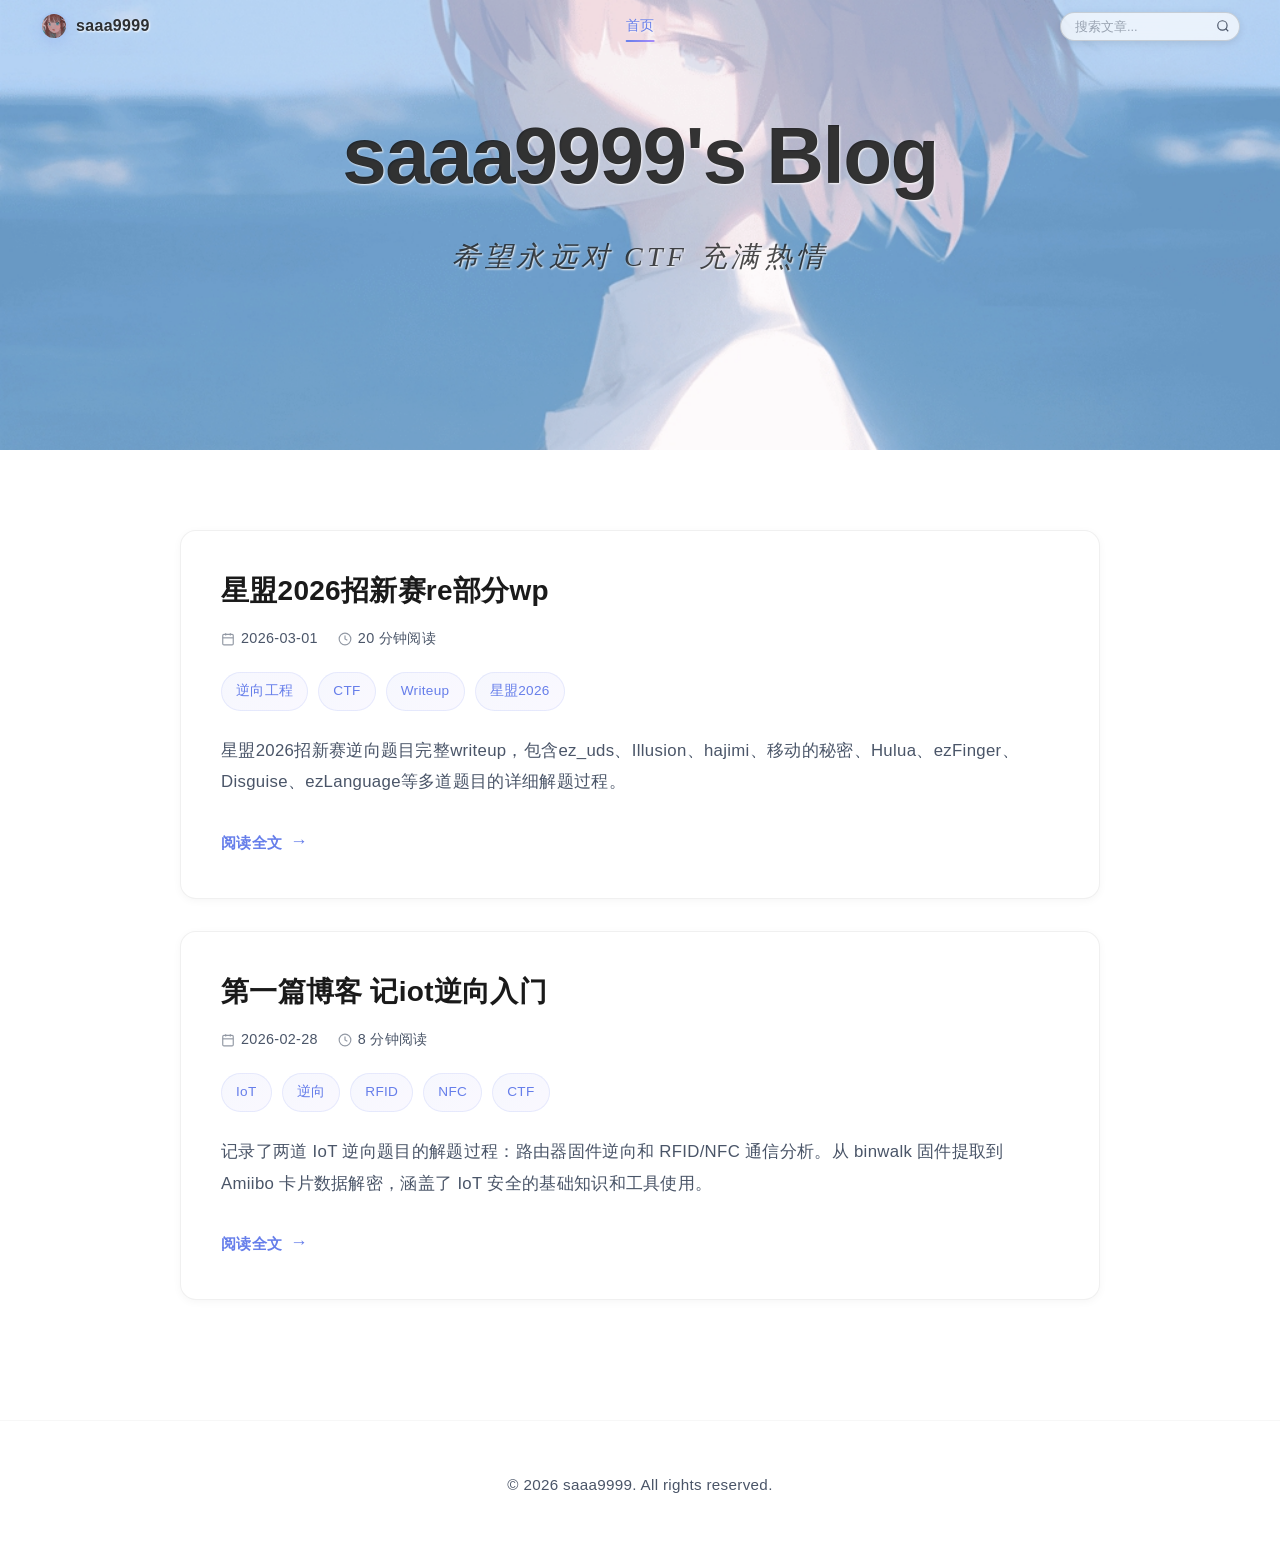
==== commit ae073888: "更新script.js版本号强制刷新缓存" ====
--- a/index.html
+++ b/index.html
@@ -51,6 +51,6 @@
         </div>
     </footer>
 
-    <script src="script.js?v=2"></script>
+    <script src="script.js?v=3"></script>
 </body>
 </html>
